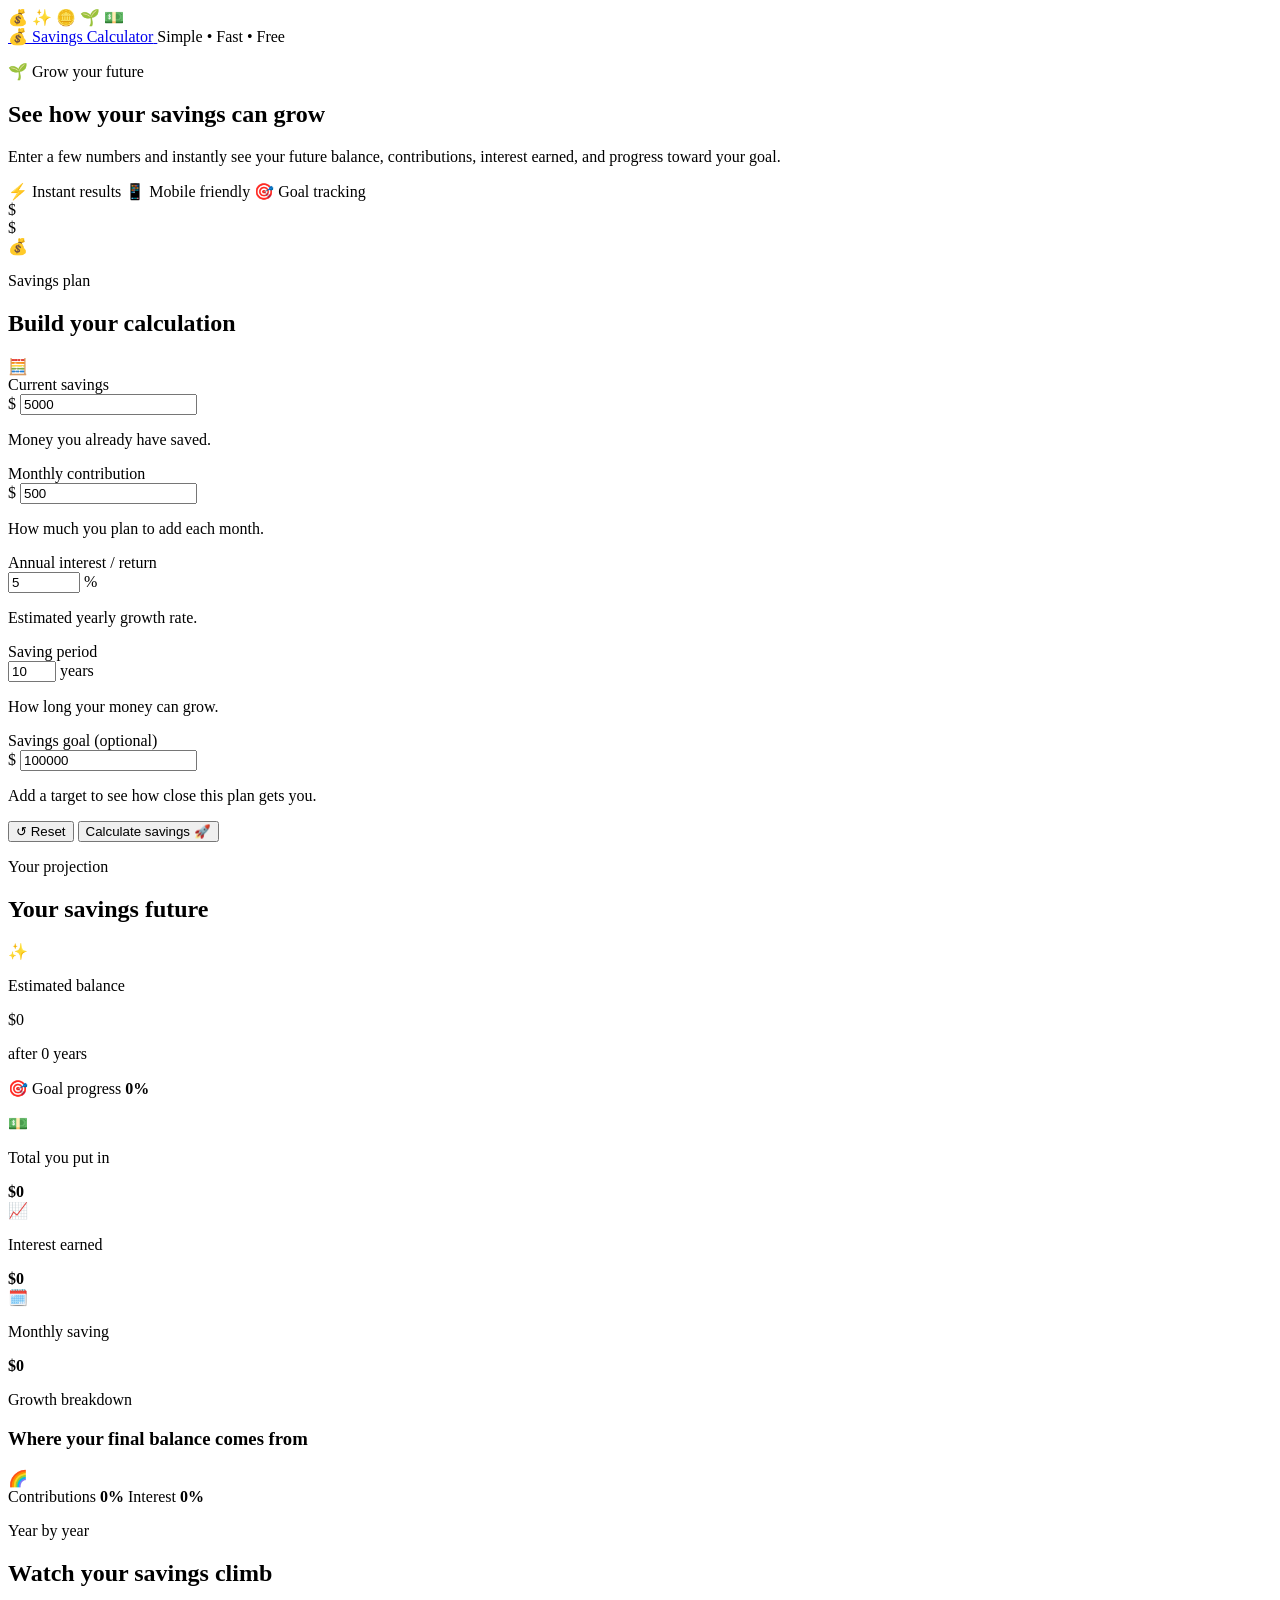
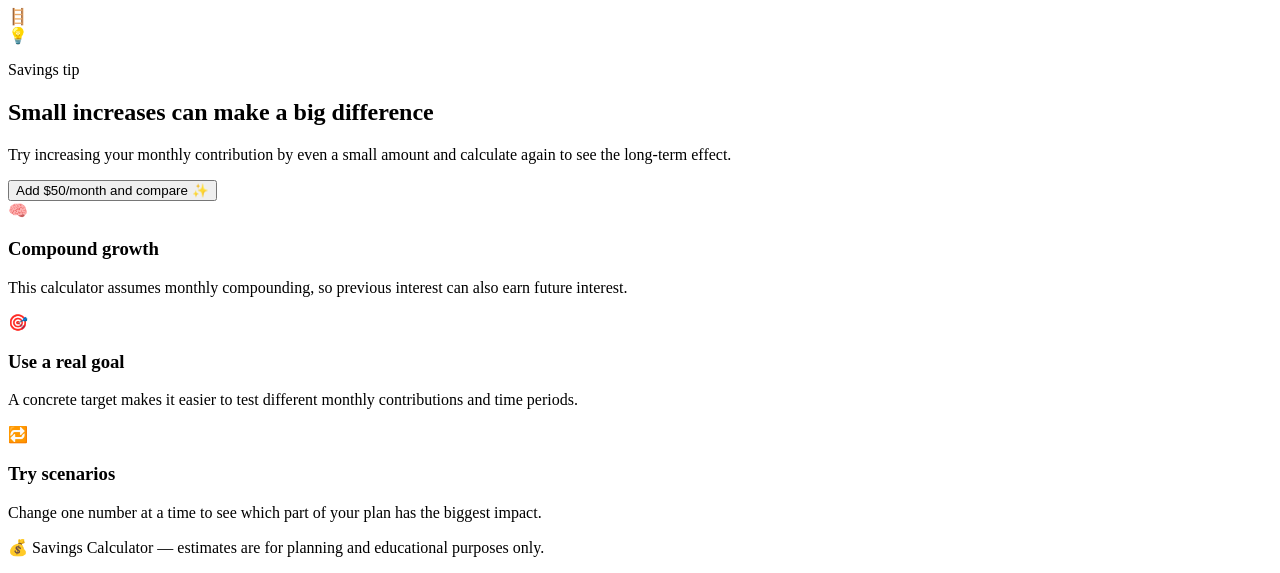
==== index.html @ 71acd9e2 "Add savings calculator interface" ====
<!doctype html>
<html lang="en">
<head>
  <meta charset="UTF-8">
  <meta name="viewport" content="width=device-width, initial-scale=1.0">
  <meta name="theme-color" content="#ff7a18">
  <meta name="description" content="A simple savings calculator to estimate future savings, interest earned, and progress toward a savings goal.">
  <title>Savings Calculator | Grow Your Money</title>
  <link rel="stylesheet" href="styles.css">
</head>
<body>
  <div class="floating-shapes" aria-hidden="true">
    <span class="float float-1">💰</span>
    <span class="float float-2">✨</span>
    <span class="float float-3">🪙</span>
    <span class="float float-4">🌱</span>
    <span class="float float-5">💵</span>
  </div>

  <header class="app-header">
    <div class="header-inner">
      <a class="brand" href="#calculator" aria-label="Savings Calculator home">
        <span class="brand-icon">💰</span>
        <span>Savings Calculator</span>
      </a>
      <span class="header-badge">Simple • Fast • Free</span>
    </div>
  </header>

  <main class="app-shell">
    <section class="hero" aria-labelledby="page-title">
      <div class="hero-copy">
        <p class="eyebrow">🌱 Grow your future</p>
        <h1 id="page-title">See how your savings can grow</h1>
        <p class="hero-text">Enter a few numbers and instantly see your future balance, contributions, interest earned, and progress toward your goal.</p>
        <div class="hero-pills" aria-label="Calculator benefits">
          <span>⚡ Instant results</span>
          <span>📱 Mobile friendly</span>
          <span>🎯 Goal tracking</span>
        </div>
      </div>

      <div class="hero-visual" aria-hidden="true">
        <div class="coin coin-a">$</div>
        <div class="coin coin-b">$</div>
        <div class="plant">
          <div class="leaf leaf-left"></div>
          <div class="leaf leaf-right"></div>
          <div class="stem"></div>
          <div class="pot">💰</div>
        </div>
      </div>
    </section>

    <section class="app-section" id="calculator">
      <div class="section-header">
        <div>
          <p class="section-eyebrow">Savings plan</p>
          <h2 class="section-title">Build your calculation</h2>
        </div>
        <span class="section-icon" aria-hidden="true">🧮</span>
      </div>

      <form id="savings-form" class="calculator-card" novalidate>
        <div class="form-grid">
          <div class="field">
            <label for="initial">Current savings</label>
            <div class="input-wrap">
              <span class="input-prefix">$</span>
              <input id="initial" name="initial" type="number" min="0" step="100" value="5000" inputmode="decimal" required>
            </div>
            <p class="field-help">Money you already have saved.</p>
          </div>

          <div class="field">
            <label for="monthly">Monthly contribution</label>
            <div class="input-wrap">
              <span class="input-prefix">$</span>
              <input id="monthly" name="monthly" type="number" min="0" step="10" value="500" inputmode="decimal" required>
            </div>
            <p class="field-help">How much you plan to add each month.</p>
          </div>

          <div class="field">
            <label for="rate">Annual interest / return</label>
            <div class="input-wrap input-wrap-suffix">
              <input id="rate" name="rate" type="number" min="0" max="100" step="0.1" value="5" inputmode="decimal" required>
              <span class="input-suffix">%</span>
            </div>
            <p class="field-help">Estimated yearly growth rate.</p>
          </div>

          <div class="field">
            <label for="years">Saving period</label>
            <div class="input-wrap input-wrap-suffix">
              <input id="years" name="years" type="number" min="1" max="80" step="1" value="10" inputmode="numeric" required>
              <span class="input-suffix">years</span>
            </div>
            <p class="field-help">How long your money can grow.</p>
          </div>

          <div class="field field-wide">
            <label for="goal">Savings goal <span class="optional">(optional)</span></label>
            <div class="input-wrap">
              <span class="input-prefix">$</span>
              <input id="goal" name="goal" type="number" min="0" step="100" value="100000" inputmode="decimal">
            </div>
            <p class="field-help">Add a target to see how close this plan gets you.</p>
          </div>
        </div>

        <div id="form-error" class="form-error" role="alert" hidden></div>

        <div class="action-row">
          <button class="btn-secondary" type="button" id="reset-btn">↺ Reset</button>
          <button class="btn-primary" type="submit">Calculate savings 🚀</button>
        </div>
      </form>
    </section>

    <section class="app-section results-section" id="results" aria-live="polite">
      <div class="section-header">
        <div>
          <p class="section-eyebrow">Your projection</p>
          <h2 class="section-title">Your savings future</h2>
        </div>
        <span class="section-icon" aria-hidden="true">✨</span>
      </div>

      <article class="balance-card">
        <p class="balance-label">Estimated balance</p>
        <p class="balance-value" id="future-balance">$0</p>
        <p class="balance-note" id="balance-note">after 0 years</p>

        <div class="goal-progress" id="goal-progress-wrap">
          <div class="progress-heading">
            <span>🎯 Goal progress</span>
            <strong id="goal-percent">0%</strong>
          </div>
          <div class="progress-track" role="progressbar" aria-label="Savings goal progress" aria-valuemin="0" aria-valuemax="100" aria-valuenow="0">
            <div class="progress-fill" id="goal-progress"></div>
          </div>
          <p class="goal-message" id="goal-message"></p>
        </div>
      </article>

      <div class="stats-grid">
        <article class="stat-card stat-orange">
          <span class="stat-icon">💵</span>
          <p>Total you put in</p>
          <strong id="total-contributions">$0</strong>
        </article>
        <article class="stat-card stat-green">
          <span class="stat-icon">📈</span>
          <p>Interest earned</p>
          <strong id="interest-earned">$0</strong>
        </article>
        <article class="stat-card stat-purple">
          <span class="stat-icon">🗓️</span>
          <p>Monthly saving</p>
          <strong id="monthly-result">$0</strong>
        </article>
      </div>

      <article class="breakdown-card">
        <div class="breakdown-header">
          <div>
            <p class="section-eyebrow">Growth breakdown</p>
            <h3>Where your final balance comes from</h3>
          </div>
          <span aria-hidden="true">🌈</span>
        </div>
        <div class="breakdown-bar" aria-hidden="true">
          <div class="bar-contributions" id="bar-contributions"></div>
          <div class="bar-interest" id="bar-interest"></div>
        </div>
        <div class="legend">
          <span><i class="legend-dot contributions-dot"></i> Contributions <strong id="legend-contributions">0%</strong></span>
          <span><i class="legend-dot interest-dot"></i> Interest <strong id="legend-interest">0%</strong></span>
        </div>
      </article>
    </section>

    <section class="app-section">
      <div class="section-header">
        <div>
          <p class="section-eyebrow">Year by year</p>
          <h2 class="section-title">Watch your savings climb</h2>
        </div>
        <span class="section-icon" aria-hidden="true">🪜</span>
      </div>
      <div class="timeline-card" id="timeline"></div>
    </section>

    <section class="app-section">
      <div class="tips-card">
        <div class="tips-heading">
          <span class="tips-emoji">💡</span>
          <div>
            <p class="section-eyebrow">Savings tip</p>
            <h2>Small increases can make a big difference</h2>
          </div>
        </div>
        <p id="tip-text">Try increasing your monthly contribution by even a small amount and calculate again to see the long-term effect.</p>
        <button class="btn-ghost" id="boost-btn" type="button">Add $50/month and compare ✨</button>
      </div>
    </section>

    <section class="app-section info-grid" aria-label="Savings calculator information">
      <article class="info-card">
        <span>🧠</span>
        <h3>Compound growth</h3>
        <p>This calculator assumes monthly compounding, so previous interest can also earn future interest.</p>
      </article>
      <article class="info-card">
        <span>🎯</span>
        <h3>Use a real goal</h3>
        <p>A concrete target makes it easier to test different monthly contributions and time periods.</p>
      </article>
      <article class="info-card">
        <span>🔁</span>
        <h3>Try scenarios</h3>
        <p>Change one number at a time to see which part of your plan has the biggest impact.</p>
      </article>
    </section>
  </main>

  <footer class="app-footer">
    <p>💰 Savings Calculator — estimates are for planning and educational purposes only.</p>
  </footer>

  <script src="app.js"></script>
</body>
</html>
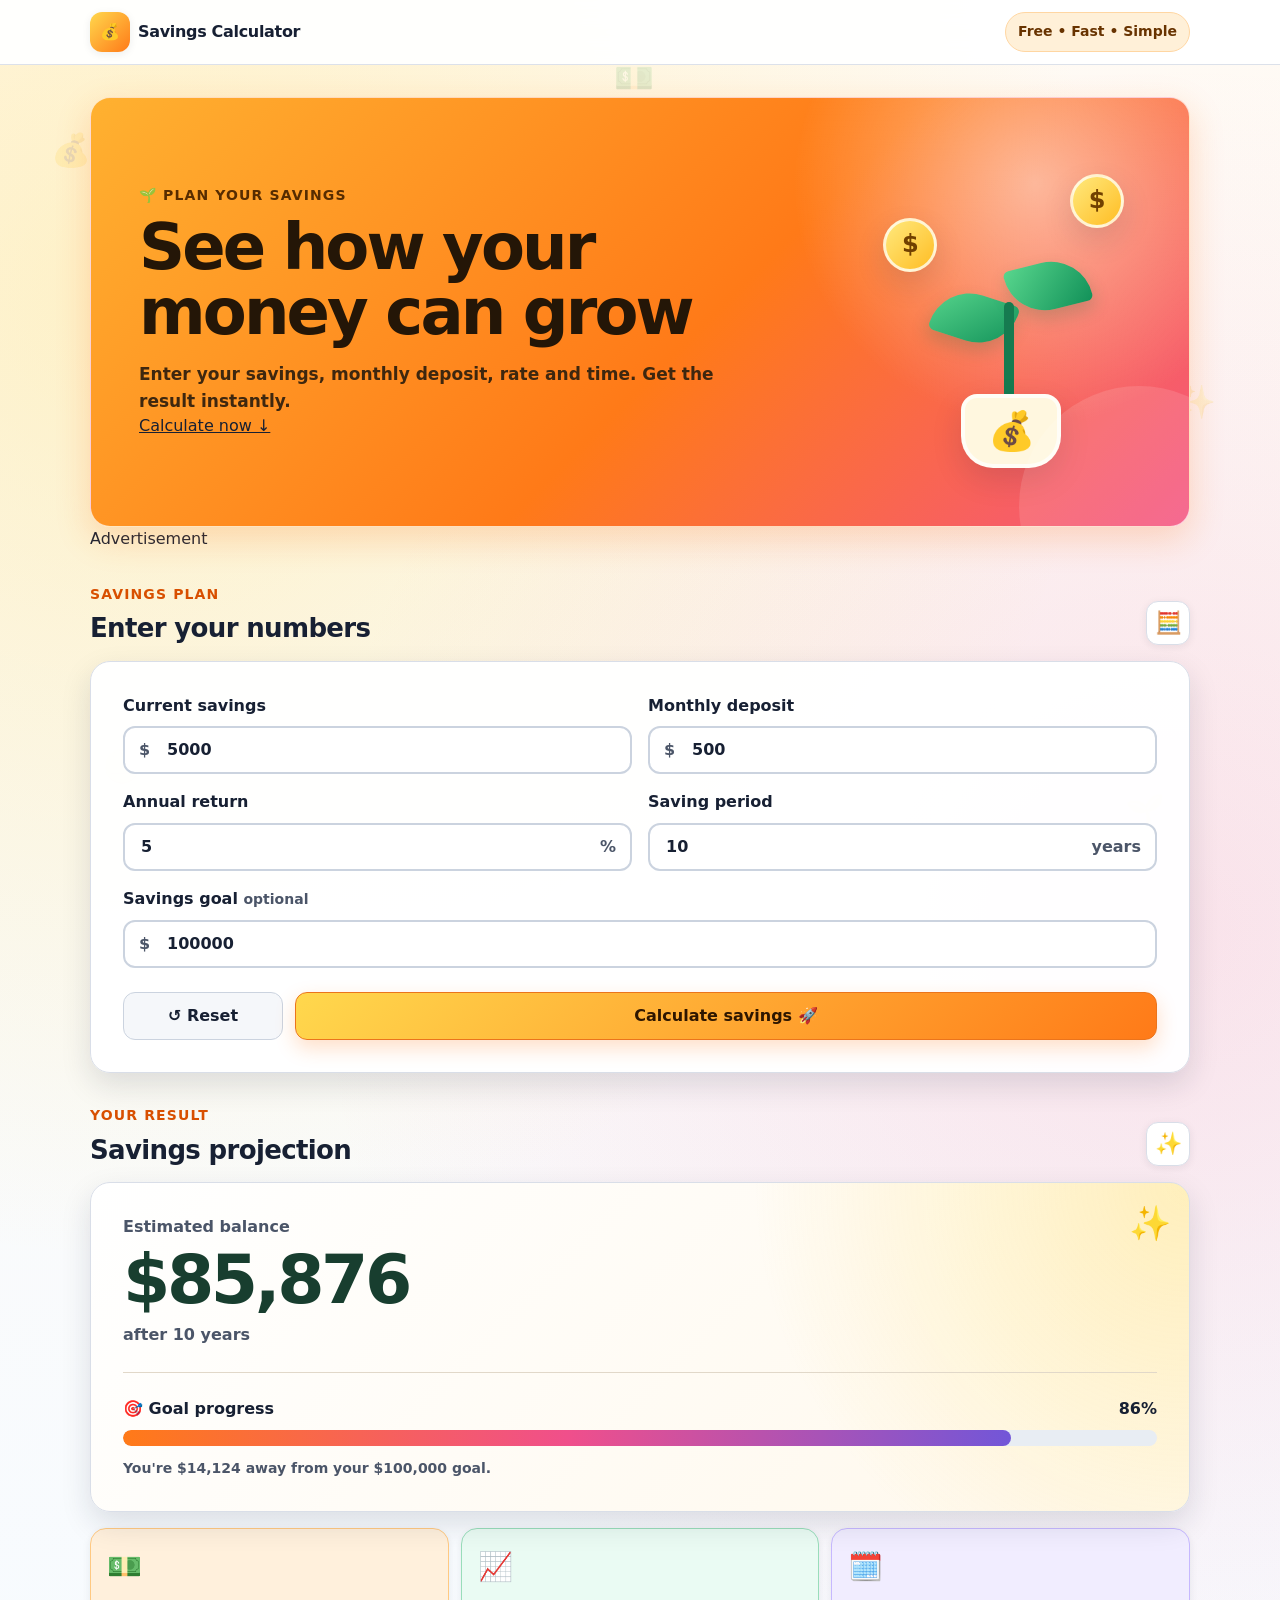
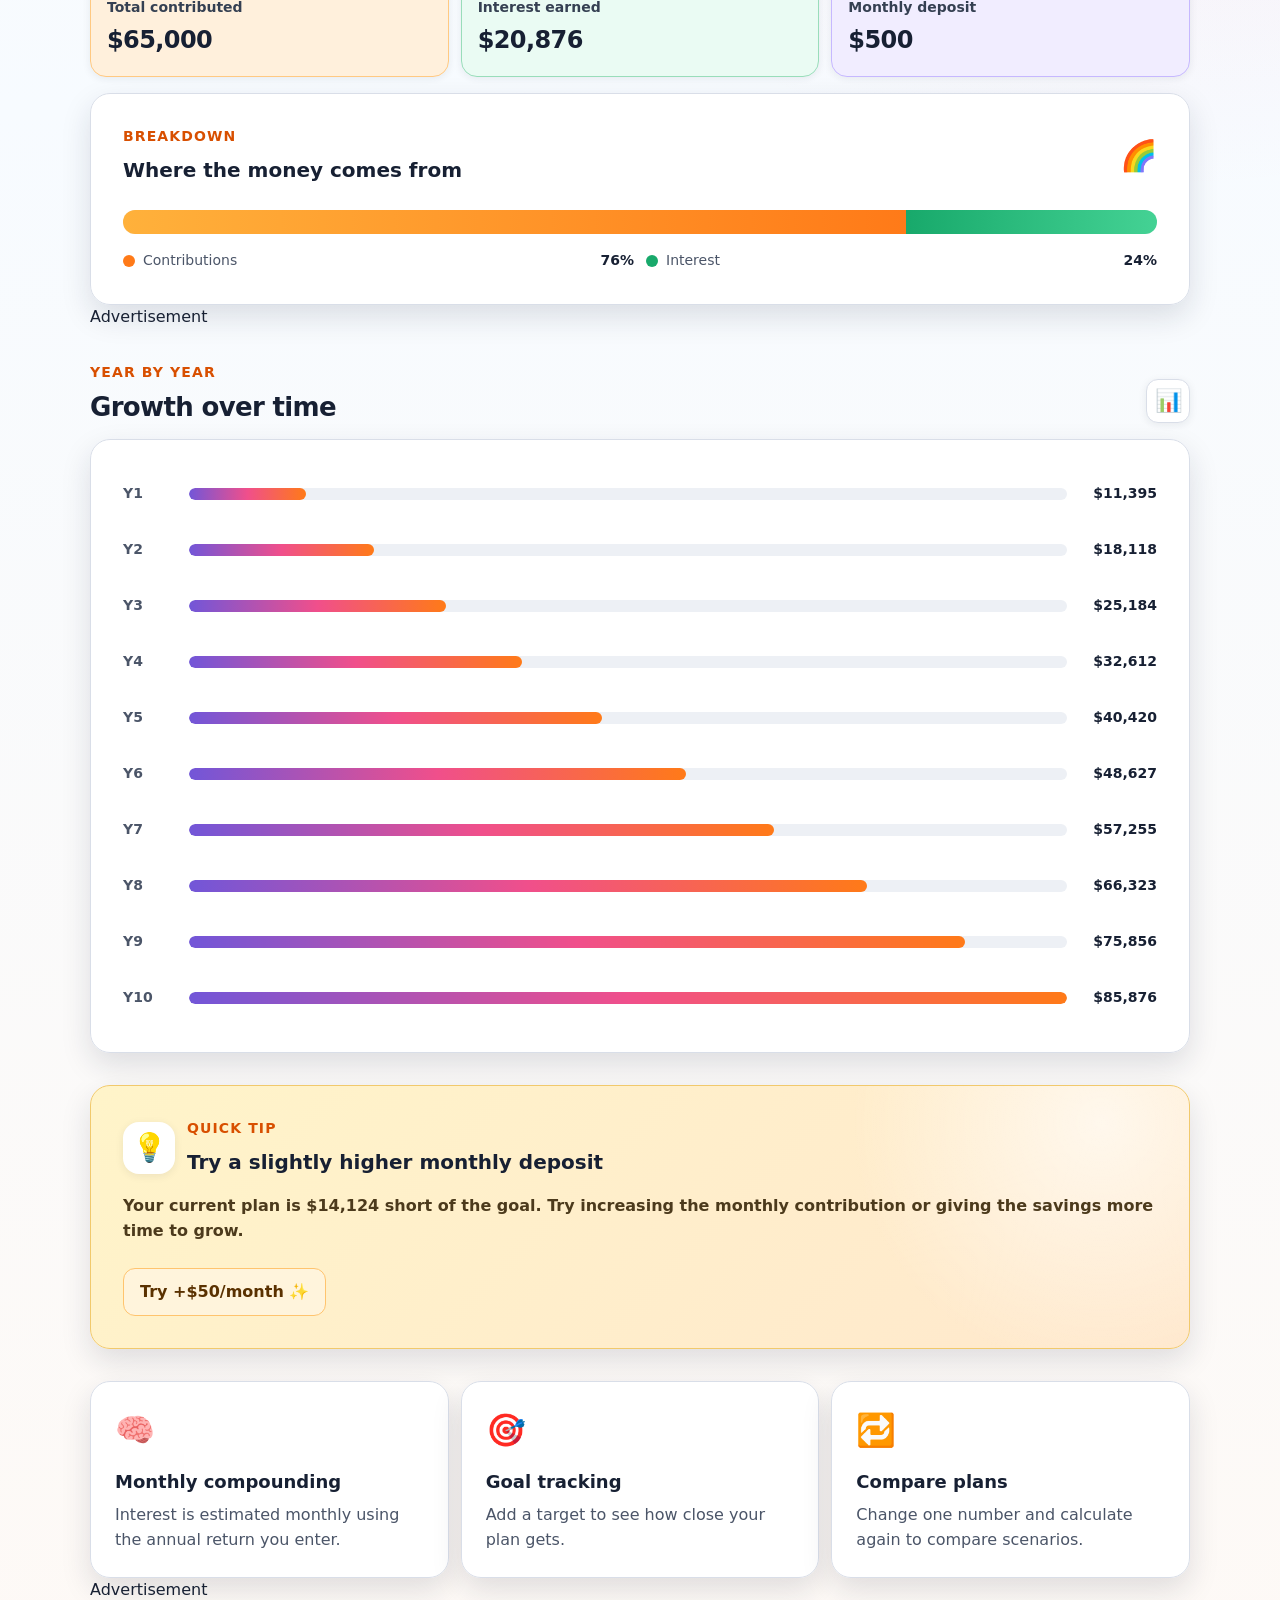
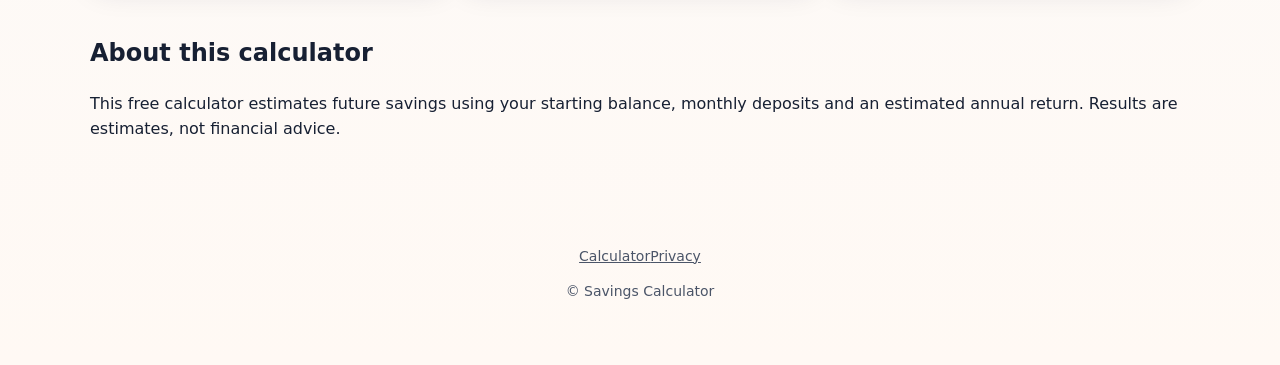
==== commit cd06165e: "Improve AdSense layout and mobile UX" ====
--- a/index.html
+++ b/index.html
@@ -4,231 +4,91 @@
   <meta charset="UTF-8">
   <meta name="viewport" content="width=device-width, initial-scale=1.0">
   <meta name="theme-color" content="#ff7a18">
-  <meta name="description" content="A simple savings calculator to estimate future savings, interest earned, and progress toward a savings goal.">
-  <title>Savings Calculator | Grow Your Money</title>
+  <meta name="description" content="Free savings calculator. Estimate future savings, total contributions, interest earned and progress toward your savings goal.">
+  <meta name="robots" content="index, follow">
+  <title>Savings Calculator | Future Savings & Interest</title>
   <link rel="stylesheet" href="styles.css">
+  <!-- Add your Google AdSense account script here after approval. -->
 </head>
 <body>
   <div class="floating-shapes" aria-hidden="true">
-    <span class="float float-1">💰</span>
-    <span class="float float-2">✨</span>
-    <span class="float float-3">🪙</span>
-    <span class="float float-4">🌱</span>
-    <span class="float float-5">💵</span>
+    <span class="float float-1">💰</span><span class="float float-2">✨</span><span class="float float-3">🪙</span>
+    <span class="float float-4">🌱</span><span class="float float-5">💵</span>
   </div>
 
   <header class="app-header">
     <div class="header-inner">
-      <a class="brand" href="#calculator" aria-label="Savings Calculator home">
-        <span class="brand-icon">💰</span>
-        <span>Savings Calculator</span>
-      </a>
-      <span class="header-badge">Simple • Fast • Free</span>
+      <a class="brand" href="#calculator" aria-label="Savings Calculator home"><span class="brand-icon">💰</span><span>Savings Calculator</span></a>
+      <span class="header-badge">Free • Fast • Simple</span>
     </div>
   </header>
 
   <main class="app-shell">
     <section class="hero" aria-labelledby="page-title">
       <div class="hero-copy">
-        <p class="eyebrow">🌱 Grow your future</p>
-        <h1 id="page-title">See how your savings can grow</h1>
-        <p class="hero-text">Enter a few numbers and instantly see your future balance, contributions, interest earned, and progress toward your goal.</p>
-        <div class="hero-pills" aria-label="Calculator benefits">
-          <span>⚡ Instant results</span>
-          <span>📱 Mobile friendly</span>
-          <span>🎯 Goal tracking</span>
-        </div>
+        <p class="eyebrow">🌱 Plan your savings</p>
+        <h1 id="page-title">See how your money can grow</h1>
+        <p class="hero-text">Enter your savings, monthly deposit, rate and time. Get the result instantly.</p>
+        <a class="hero-cta" href="#calculator">Calculate now ↓</a>
       </div>
-
       <div class="hero-visual" aria-hidden="true">
-        <div class="coin coin-a">$</div>
-        <div class="coin coin-b">$</div>
-        <div class="plant">
-          <div class="leaf leaf-left"></div>
-          <div class="leaf leaf-right"></div>
-          <div class="stem"></div>
-          <div class="pot">💰</div>
-        </div>
+        <div class="coin coin-a">$</div><div class="coin coin-b">$</div>
+        <div class="plant"><div class="leaf leaf-left"></div><div class="leaf leaf-right"></div><div class="stem"></div><div class="pot">💰</div></div>
       </div>
     </section>
 
+    <aside class="ad-slot ad-slot-top" aria-label="Advertisement">
+      <span>Advertisement</span>
+      <div class="ad-placeholder"><!-- Paste a responsive AdSense ad unit here. --></div>
+    </aside>
+
     <section class="app-section" id="calculator">
-      <div class="section-header">
-        <div>
-          <p class="section-eyebrow">Savings plan</p>
-          <h2 class="section-title">Build your calculation</h2>
-        </div>
-        <span class="section-icon" aria-hidden="true">🧮</span>
-      </div>
+      <div class="section-header"><div><p class="section-eyebrow">Savings plan</p><h2 class="section-title">Enter your numbers</h2></div><span class="section-icon" aria-hidden="true">🧮</span></div>
 
       <form id="savings-form" class="calculator-card" novalidate>
         <div class="form-grid">
-          <div class="field">
-            <label for="initial">Current savings</label>
-            <div class="input-wrap">
-              <span class="input-prefix">$</span>
-              <input id="initial" name="initial" type="number" min="0" step="100" value="5000" inputmode="decimal" required>
-            </div>
-            <p class="field-help">Money you already have saved.</p>
-          </div>
-
-          <div class="field">
-            <label for="monthly">Monthly contribution</label>
-            <div class="input-wrap">
-              <span class="input-prefix">$</span>
-              <input id="monthly" name="monthly" type="number" min="0" step="10" value="500" inputmode="decimal" required>
-            </div>
-            <p class="field-help">How much you plan to add each month.</p>
-          </div>
-
-          <div class="field">
-            <label for="rate">Annual interest / return</label>
-            <div class="input-wrap input-wrap-suffix">
-              <input id="rate" name="rate" type="number" min="0" max="100" step="0.1" value="5" inputmode="decimal" required>
-              <span class="input-suffix">%</span>
-            </div>
-            <p class="field-help">Estimated yearly growth rate.</p>
-          </div>
-
-          <div class="field">
-            <label for="years">Saving period</label>
-            <div class="input-wrap input-wrap-suffix">
-              <input id="years" name="years" type="number" min="1" max="80" step="1" value="10" inputmode="numeric" required>
-              <span class="input-suffix">years</span>
-            </div>
-            <p class="field-help">How long your money can grow.</p>
-          </div>
-
-          <div class="field field-wide">
-            <label for="goal">Savings goal <span class="optional">(optional)</span></label>
-            <div class="input-wrap">
-              <span class="input-prefix">$</span>
-              <input id="goal" name="goal" type="number" min="0" step="100" value="100000" inputmode="decimal">
-            </div>
-            <p class="field-help">Add a target to see how close this plan gets you.</p>
-          </div>
+          <div class="field"><label for="initial">Current savings</label><div class="input-wrap"><span class="input-prefix">$</span><input id="initial" name="initial" type="number" min="0" step="100" value="5000" inputmode="decimal" required></div></div>
+          <div class="field"><label for="monthly">Monthly deposit</label><div class="input-wrap"><span class="input-prefix">$</span><input id="monthly" name="monthly" type="number" min="0" step="10" value="500" inputmode="decimal" required></div></div>
+          <div class="field"><label for="rate">Annual return</label><div class="input-wrap input-wrap-suffix"><input id="rate" name="rate" type="number" min="0" max="100" step="0.1" value="5" inputmode="decimal" required><span class="input-suffix">%</span></div></div>
+          <div class="field"><label for="years">Saving period</label><div class="input-wrap input-wrap-suffix"><input id="years" name="years" type="number" min="1" max="80" step="1" value="10" inputmode="numeric" required><span class="input-suffix">years</span></div></div>
+          <div class="field field-wide"><label for="goal">Savings goal <span class="optional">optional</span></label><div class="input-wrap"><span class="input-prefix">$</span><input id="goal" name="goal" type="number" min="0" step="100" value="100000" inputmode="decimal"></div></div>
         </div>
-
         <div id="form-error" class="form-error" role="alert" hidden></div>
-
-        <div class="action-row">
-          <button class="btn-secondary" type="button" id="reset-btn">↺ Reset</button>
-          <button class="btn-primary" type="submit">Calculate savings 🚀</button>
-        </div>
+        <div class="action-row"><button class="btn-secondary" type="button" id="reset-btn">↺ Reset</button><button class="btn-primary" type="submit">Calculate savings 🚀</button></div>
       </form>
     </section>
 
     <section class="app-section results-section" id="results" aria-live="polite">
-      <div class="section-header">
-        <div>
-          <p class="section-eyebrow">Your projection</p>
-          <h2 class="section-title">Your savings future</h2>
-        </div>
-        <span class="section-icon" aria-hidden="true">✨</span>
+      <div class="section-header"><div><p class="section-eyebrow">Your result</p><h2 class="section-title">Savings projection</h2></div><span class="section-icon" aria-hidden="true">✨</span></div>
+      <article class="balance-card"><p class="balance-label">Estimated balance</p><p class="balance-value" id="future-balance">$0</p><p class="balance-note" id="balance-note">after 0 years</p><div class="goal-progress" id="goal-progress-wrap"><div class="progress-heading"><span>🎯 Goal progress</span><strong id="goal-percent">0%</strong></div><div class="progress-track" role="progressbar" aria-label="Savings goal progress" aria-valuemin="0" aria-valuemax="100" aria-valuenow="0"><div class="progress-fill" id="goal-progress"></div></div><p class="goal-message" id="goal-message"></p></div></article>
+
+      <div class="stats-grid">
+        <article class="stat-card stat-orange"><span class="stat-icon">💵</span><p>Total contributed</p><strong id="total-contributions">$0</strong></article>
+        <article class="stat-card stat-green"><span class="stat-icon">📈</span><p>Interest earned</p><strong id="interest-earned">$0</strong></article>
+        <article class="stat-card stat-purple"><span class="stat-icon">🗓️</span><p>Monthly deposit</p><strong id="monthly-result">$0</strong></article>
       </div>
 
-      <article class="balance-card">
-        <p class="balance-label">Estimated balance</p>
-        <p class="balance-value" id="future-balance">$0</p>
-        <p class="balance-note" id="balance-note">after 0 years</p>
-
-        <div class="goal-progress" id="goal-progress-wrap">
-          <div class="progress-heading">
-            <span>🎯 Goal progress</span>
-            <strong id="goal-percent">0%</strong>
-          </div>
-          <div class="progress-track" role="progressbar" aria-label="Savings goal progress" aria-valuemin="0" aria-valuemax="100" aria-valuenow="0">
-            <div class="progress-fill" id="goal-progress"></div>
-          </div>
-          <p class="goal-message" id="goal-message"></p>
-        </div>
-      </article>
-
-      <div class="stats-grid">
-        <article class="stat-card stat-orange">
-          <span class="stat-icon">💵</span>
-          <p>Total you put in</p>
-          <strong id="total-contributions">$0</strong>
-        </article>
-        <article class="stat-card stat-green">
-          <span class="stat-icon">📈</span>
-          <p>Interest earned</p>
-          <strong id="interest-earned">$0</strong>
-        </article>
-        <article class="stat-card stat-purple">
-          <span class="stat-icon">🗓️</span>
-          <p>Monthly saving</p>
-          <strong id="monthly-result">$0</strong>
-        </article>
-      </div>
-
-      <article class="breakdown-card">
-        <div class="breakdown-header">
-          <div>
-            <p class="section-eyebrow">Growth breakdown</p>
-            <h3>Where your final balance comes from</h3>
-          </div>
-          <span aria-hidden="true">🌈</span>
-        </div>
-        <div class="breakdown-bar" aria-hidden="true">
-          <div class="bar-contributions" id="bar-contributions"></div>
-          <div class="bar-interest" id="bar-interest"></div>
-        </div>
-        <div class="legend">
-          <span><i class="legend-dot contributions-dot"></i> Contributions <strong id="legend-contributions">0%</strong></span>
-          <span><i class="legend-dot interest-dot"></i> Interest <strong id="legend-interest">0%</strong></span>
-        </div>
-      </article>
+      <article class="breakdown-card"><div class="breakdown-header"><div><p class="section-eyebrow">Breakdown</p><h3>Where the money comes from</h3></div><span aria-hidden="true">🌈</span></div><div class="breakdown-bar" aria-hidden="true"><div class="bar-contributions" id="bar-contributions"></div><div class="bar-interest" id="bar-interest"></div></div><div class="legend"><span><i class="legend-dot contributions-dot"></i> Contributions <strong id="legend-contributions">0%</strong></span><span><i class="legend-dot interest-dot"></i> Interest <strong id="legend-interest">0%</strong></span></div></article>
     </section>
 
-    <section class="app-section">
-      <div class="section-header">
-        <div>
-          <p class="section-eyebrow">Year by year</p>
-          <h2 class="section-title">Watch your savings climb</h2>
-        </div>
-        <span class="section-icon" aria-hidden="true">🪜</span>
-      </div>
-      <div class="timeline-card" id="timeline"></div>
+    <aside class="ad-slot" aria-label="Advertisement"><span>Advertisement</span><div class="ad-placeholder"><!-- Paste a responsive AdSense ad unit here. --></div></aside>
+
+    <section class="app-section"><div class="section-header"><div><p class="section-eyebrow">Year by year</p><h2 class="section-title">Growth over time</h2></div><span class="section-icon" aria-hidden="true">📊</span></div><div class="timeline-card" id="timeline"></div></section>
+
+    <section class="app-section"><div class="tips-card"><div class="tips-heading"><span class="tips-emoji">💡</span><div><p class="section-eyebrow">Quick tip</p><h2>Try a slightly higher monthly deposit</h2></div></div><p id="tip-text">A small monthly increase can make a noticeable difference over time.</p><button class="btn-ghost" id="boost-btn" type="button">Try +$50/month ✨</button></div></section>
+
+    <section class="app-section info-grid" aria-label="How this savings calculator works">
+      <article class="info-card"><span>🧠</span><h3>Monthly compounding</h3><p>Interest is estimated monthly using the annual return you enter.</p></article>
+      <article class="info-card"><span>🎯</span><h3>Goal tracking</h3><p>Add a target to see how close your plan gets.</p></article>
+      <article class="info-card"><span>🔁</span><h3>Compare plans</h3><p>Change one number and calculate again to compare scenarios.</p></article>
     </section>
 
-    <section class="app-section">
-      <div class="tips-card">
-        <div class="tips-heading">
-          <span class="tips-emoji">💡</span>
-          <div>
-            <p class="section-eyebrow">Savings tip</p>
-            <h2>Small increases can make a big difference</h2>
-          </div>
-        </div>
-        <p id="tip-text">Try increasing your monthly contribution by even a small amount and calculate again to see the long-term effect.</p>
-        <button class="btn-ghost" id="boost-btn" type="button">Add $50/month and compare ✨</button>
-      </div>
-    </section>
+    <aside class="ad-slot ad-slot-bottom" aria-label="Advertisement"><span>Advertisement</span><div class="ad-placeholder"><!-- Paste a responsive AdSense ad unit here. --></div></aside>
 
-    <section class="app-section info-grid" aria-label="Savings calculator information">
-      <article class="info-card">
-        <span>🧠</span>
-        <h3>Compound growth</h3>
-        <p>This calculator assumes monthly compounding, so previous interest can also earn future interest.</p>
-      </article>
-      <article class="info-card">
-        <span>🎯</span>
-        <h3>Use a real goal</h3>
-        <p>A concrete target makes it easier to test different monthly contributions and time periods.</p>
-      </article>
-      <article class="info-card">
-        <span>🔁</span>
-        <h3>Try scenarios</h3>
-        <p>Change one number at a time to see which part of your plan has the biggest impact.</p>
-      </article>
-    </section>
+    <section class="app-section compact-note" aria-labelledby="about-title"><h2 id="about-title">About this calculator</h2><p>This free calculator estimates future savings using your starting balance, monthly deposits and an estimated annual return. Results are estimates, not financial advice.</p></section>
   </main>
 
-  <footer class="app-footer">
-    <p>💰 Savings Calculator — estimates are for planning and educational purposes only.</p>
-  </footer>
-
+  <footer class="app-footer"><nav aria-label="Footer"><a href="#calculator">Calculator</a><a href="privacy.html">Privacy</a></nav><p>© Savings Calculator</p></footer>
   <script src="app.js"></script>
 </body>
 </html>
--- a/styles.css
+++ b/styles.css
@@ -0,0 +1,946 @@
+:root {
+  --space-1: 4px;
+  --space-2: 8px;
+  --space-3: 12px;
+  --space-4: 16px;
+  --space-5: 24px;
+  --space-6: 32px;
+  --space-7: 48px;
+  --space-8: 64px;
+
+  --radius-sm: 10px;
+  --radius-md: 12px;
+  --radius-lg: 16px;
+  --radius-xl: 20px;
+
+  --text-main: #172033;
+  --text-secondary: #4b5568;
+  --surface: #ffffff;
+  --surface-soft: #fff9f3;
+  --border: #d9dee8;
+
+  --orange: #ff7a18;
+  --orange-dark: #d84f00;
+  --yellow: #ffd84d;
+  --green: #18a96b;
+  --green-dark: #08794a;
+  --purple: #7256d8;
+  --pink: #f04f8b;
+  --blue: #2e7bea;
+
+  --shadow-sm: 0 2px 8px rgba(23, 32, 51, .08);
+  --shadow-md: 0 12px 30px rgba(23, 32, 51, .13);
+  --shadow-glow: 0 12px 34px rgba(255, 122, 24, .24);
+}
+
+* {
+  box-sizing: border-box;
+}
+
+html {
+  scroll-behavior: smooth;
+}
+
+body {
+  margin: 0;
+  min-width: 320px;
+  color: var(--text-main);
+  background:
+    radial-gradient(circle at 10% 8%, rgba(255, 216, 77, .28), transparent 28%),
+    radial-gradient(circle at 92% 26%, rgba(240, 79, 139, .14), transparent 30%),
+    linear-gradient(180deg, #fffaf4 0%, #f7fbff 48%, #fff9f4 100%);
+  font-family: Inter, ui-sans-serif, system-ui, -apple-system, BlinkMacSystemFont, "Segoe UI", sans-serif;
+  font-size: 16px;
+  line-height: 1.55;
+  overflow-x: hidden;
+}
+
+button,
+input {
+  font: inherit;
+}
+
+button {
+  cursor: pointer;
+}
+
+a {
+  color: inherit;
+}
+
+.app-header {
+  position: sticky;
+  top: 0;
+  z-index: 20;
+  background: rgba(255, 255, 255, .94);
+  border-bottom: 1px solid rgba(217, 222, 232, .9);
+  backdrop-filter: blur(12px);
+}
+
+.header-inner {
+  width: min(1100px, calc(100% - 32px));
+  min-height: 64px;
+  margin: 0 auto;
+  display: flex;
+  align-items: center;
+  justify-content: space-between;
+  gap: var(--space-4);
+}
+
+.brand {
+  display: inline-flex;
+  align-items: center;
+  gap: var(--space-2);
+  text-decoration: none;
+  font-weight: 850;
+  letter-spacing: -.02em;
+}
+
+.brand-icon {
+  display: grid;
+  width: 40px;
+  height: 40px;
+  place-items: center;
+  border-radius: var(--radius-md);
+  background: linear-gradient(135deg, var(--yellow), var(--orange));
+  box-shadow: var(--shadow-sm);
+}
+
+.header-badge {
+  display: none;
+  padding: var(--space-2) var(--space-3);
+  color: #683300;
+  background: #fff0d8;
+  border: 1px solid #ffd6a2;
+  border-radius: 999px;
+  font-size: 14px;
+  font-weight: 750;
+}
+
+.app-shell {
+  width: min(1100px, calc(100% - 32px));
+  margin: 0 auto;
+  padding: var(--space-5) 0 var(--space-8);
+}
+
+.hero {
+  position: relative;
+  display: grid;
+  grid-template-columns: 1fr;
+  gap: var(--space-5);
+  min-height: 360px;
+  padding: var(--space-6) var(--space-5);
+  overflow: hidden;
+  background:
+    radial-gradient(circle at 86% 20%, rgba(255,255,255,.5), transparent 24%),
+    linear-gradient(135deg, #ffb130 0%, #ff7a18 55%, #f45482 100%);
+  border: 1px solid rgba(255, 255, 255, .7);
+  border-radius: var(--radius-xl);
+  box-shadow: var(--shadow-glow);
+}
+
+.hero::after {
+  content: "";
+  position: absolute;
+  right: -70px;
+  bottom: -100px;
+  width: 240px;
+  height: 240px;
+  background: rgba(255,255,255,.12);
+  border-radius: 50%;
+}
+
+.hero-copy {
+  position: relative;
+  z-index: 2;
+  align-self: center;
+  max-width: 680px;
+}
+
+.eyebrow,
+.section-eyebrow {
+  margin: 0 0 var(--space-2);
+  font-size: 14px;
+  font-weight: 850;
+  letter-spacing: .08em;
+  text-transform: uppercase;
+}
+
+.eyebrow {
+  color: #572c00;
+}
+
+.hero h1 {
+  max-width: 640px;
+  margin: 0;
+  color: #241607;
+  font-size: clamp(38px, 8vw, 64px);
+  line-height: 1.02;
+  letter-spacing: -.045em;
+}
+
+.hero-text {
+  max-width: 620px;
+  margin: var(--space-4) 0 0;
+  color: #3e270f;
+  font-size: 17px;
+  font-weight: 600;
+}
+
+.hero-pills {
+  display: flex;
+  flex-wrap: wrap;
+  gap: var(--space-2);
+  margin-top: var(--space-5);
+}
+
+.hero-pills span {
+  padding: var(--space-2) var(--space-3);
+  background: rgba(255,255,255,.78);
+  border: 1px solid rgba(255,255,255,.95);
+  border-radius: 999px;
+  color: #332111;
+  font-size: 14px;
+  font-weight: 750;
+}
+
+.hero-visual {
+  display: none;
+  position: relative;
+  min-height: 280px;
+}
+
+.plant {
+  position: absolute;
+  right: 16%;
+  bottom: 10px;
+  width: 180px;
+  height: 230px;
+}
+
+.stem {
+  position: absolute;
+  left: 88px;
+  bottom: 54px;
+  width: 10px;
+  height: 112px;
+  background: #167b50;
+  border-radius: 10px;
+}
+
+.leaf {
+  position: absolute;
+  width: 82px;
+  height: 48px;
+  background: linear-gradient(135deg, #58d68d, #129159);
+  box-shadow: 0 8px 18px rgba(10, 90, 56, .2);
+}
+
+.leaf-left {
+  left: 17px;
+  bottom: 126px;
+  border-radius: 58px 8px 58px 8px;
+  transform: rotate(18deg);
+}
+
+.leaf-right {
+  right: 7px;
+  bottom: 158px;
+  border-radius: 8px 58px 8px 58px;
+  transform: rotate(-14deg);
+}
+
+.pot {
+  position: absolute;
+  left: 45px;
+  bottom: 0;
+  display: grid;
+  width: 100px;
+  height: 74px;
+  place-items: center;
+  background: #fff7df;
+  border: 4px solid rgba(255,255,255,.72);
+  border-radius: 16px 16px 32px 32px;
+  box-shadow: var(--shadow-md);
+  font-size: 38px;
+}
+
+.coin {
+  position: absolute;
+  display: grid;
+  width: 54px;
+  height: 54px;
+  place-items: center;
+  color: #714000;
+  background: linear-gradient(135deg, #ffe97d, #ffbd24);
+  border: 3px solid rgba(255,255,255,.75);
+  border-radius: 50%;
+  box-shadow: var(--shadow-md);
+  font-size: 24px;
+  font-weight: 900;
+  animation: coinFloat 5s ease-in-out infinite;
+}
+
+.coin-a {
+  right: 6%;
+  top: 28px;
+}
+
+.coin-b {
+  left: 8%;
+  top: 72px;
+  animation-delay: -2.3s;
+}
+
+.app-section {
+  margin-top: var(--space-6);
+}
+
+.section-header {
+  display: flex;
+  align-items: flex-end;
+  justify-content: space-between;
+  gap: var(--space-4);
+  margin-bottom: var(--space-4);
+}
+
+.section-eyebrow {
+  color: var(--orange-dark);
+}
+
+.section-title {
+  margin: 0;
+  font-size: 22px;
+  line-height: 1.2;
+  letter-spacing: -.025em;
+}
+
+.section-icon {
+  display: grid;
+  flex: 0 0 44px;
+  width: 44px;
+  height: 44px;
+  place-items: center;
+  background: #fff;
+  border: 1px solid var(--border);
+  border-radius: var(--radius-md);
+  box-shadow: var(--shadow-sm);
+  font-size: 22px;
+}
+
+.calculator-card,
+.balance-card,
+.breakdown-card,
+.timeline-card,
+.tips-card,
+.info-card {
+  background: rgba(255,255,255,.96);
+  border: 1px solid var(--border);
+  border-radius: var(--radius-xl);
+  box-shadow: var(--shadow-md);
+}
+
+.calculator-card {
+  padding: var(--space-5);
+}
+
+.form-grid {
+  display: grid;
+  grid-template-columns: 1fr;
+  gap: var(--space-4);
+}
+
+.field label {
+  display: block;
+  margin-bottom: var(--space-2);
+  font-weight: 800;
+}
+
+.optional {
+  color: var(--text-secondary);
+  font-size: 14px;
+  font-weight: 650;
+}
+
+.input-wrap {
+  position: relative;
+  display: flex;
+  align-items: center;
+}
+
+.input-wrap input {
+  width: 100%;
+  min-height: 48px;
+  padding: 0 16px 0 42px;
+  color: var(--text-main);
+  background: #fff;
+  border: 2px solid #cbd3df;
+  border-radius: var(--radius-md);
+  outline: none;
+  font-weight: 750;
+  transition: border-color .18s ease, box-shadow .18s ease, transform .18s ease;
+}
+
+.input-wrap-suffix input {
+  padding-left: 16px;
+  padding-right: 66px;
+}
+
+.input-wrap input:hover {
+  border-color: #aeb9c8;
+}
+
+.input-wrap input:focus {
+  border-color: var(--orange);
+  box-shadow: 0 0 0 4px rgba(255, 122, 24, .16);
+}
+
+.input-prefix,
+.input-suffix {
+  position: absolute;
+  z-index: 1;
+  color: #4b5568;
+  font-weight: 850;
+  pointer-events: none;
+}
+
+.input-prefix {
+  left: 16px;
+}
+
+.input-suffix {
+  right: 16px;
+}
+
+.field-help {
+  margin: var(--space-2) 0 0;
+  color: var(--text-secondary);
+  font-size: 14px;
+}
+
+.form-error {
+  margin-top: var(--space-4);
+  padding: var(--space-3) var(--space-4);
+  color: #8f1d1d;
+  background: #fff1f1;
+  border: 1px solid #f1aaaa;
+  border-radius: var(--radius-md);
+  font-weight: 700;
+}
+
+.action-row {
+  display: grid;
+  grid-template-columns: 1fr;
+  gap: var(--space-3);
+  margin-top: var(--space-5);
+}
+
+.btn-primary,
+.btn-secondary,
+.btn-ghost {
+  min-height: 48px;
+  padding: 0 var(--space-4);
+  border-radius: var(--radius-md);
+  font-size: 16px;
+  font-weight: 850;
+  transition: transform .18s ease, box-shadow .18s ease, background .18s ease;
+}
+
+.btn-primary {
+  color: #2e1600;
+  background: linear-gradient(135deg, var(--yellow), var(--orange));
+  border: 1px solid #eb741c;
+  box-shadow: 0 8px 20px rgba(255, 122, 24, .24);
+}
+
+.btn-secondary {
+  color: var(--text-main);
+  background: #f5f7fa;
+  border: 1px solid #cbd3df;
+}
+
+.btn-ghost {
+  color: #5a3100;
+  background: #fff4dc;
+  border: 1px solid #ffc46e;
+}
+
+.btn-primary:hover,
+.btn-secondary:hover,
+.btn-ghost:hover {
+  transform: translateY(-2px);
+  box-shadow: var(--shadow-sm);
+}
+
+.btn-primary:active,
+.btn-secondary:active,
+.btn-ghost:active {
+  transform: translateY(0);
+}
+
+button:focus-visible {
+  outline: 3px solid rgba(46, 123, 234, .35);
+  outline-offset: 3px;
+}
+
+.results-section {
+  scroll-margin-top: 86px;
+}
+
+.balance-card {
+  position: relative;
+  padding: var(--space-5);
+  overflow: hidden;
+  background:
+    radial-gradient(circle at 100% 0%, rgba(255, 216, 77, .32), transparent 38%),
+    linear-gradient(135deg, #fff 0%, #fff8eb 100%);
+}
+
+.balance-card::before {
+  content: "✨";
+  position: absolute;
+  right: 18px;
+  top: 14px;
+  font-size: 34px;
+  animation: sparkle 3.8s ease-in-out infinite;
+}
+
+.balance-label {
+  margin: 0;
+  color: var(--text-secondary);
+  font-weight: 750;
+}
+
+.balance-value {
+  margin: var(--space-1) 0 0;
+  color: #183e2f;
+  font-size: clamp(40px, 11vw, 68px);
+  line-height: 1.05;
+  font-weight: 900;
+  letter-spacing: -.05em;
+}
+
+.balance-note {
+  margin: var(--space-2) 0 0;
+  color: var(--text-secondary);
+  font-weight: 700;
+}
+
+.goal-progress {
+  margin-top: var(--space-5);
+  padding-top: var(--space-5);
+  border-top: 1px solid #e1d8c9;
+}
+
+.progress-heading {
+  display: flex;
+  justify-content: space-between;
+  gap: var(--space-4);
+  margin-bottom: var(--space-2);
+  font-weight: 800;
+}
+
+.progress-track {
+  height: 16px;
+  overflow: hidden;
+  background: #e8edf3;
+  border-radius: 999px;
+}
+
+.progress-fill {
+  width: 0;
+  height: 100%;
+  background: linear-gradient(90deg, var(--orange), var(--pink), var(--purple));
+  border-radius: inherit;
+  transition: width .75s cubic-bezier(.2,.8,.2,1);
+}
+
+.goal-message {
+  margin: var(--space-3) 0 0;
+  color: var(--text-secondary);
+  font-size: 14px;
+  font-weight: 700;
+}
+
+.stats-grid {
+  display: grid;
+  grid-template-columns: 1fr;
+  gap: var(--space-3);
+  margin-top: var(--space-4);
+}
+
+.stat-card {
+  min-height: 132px;
+  padding: var(--space-4);
+  border-radius: var(--radius-lg);
+  box-shadow: var(--shadow-sm);
+}
+
+.stat-card p {
+  margin: var(--space-2) 0 var(--space-1);
+  color: #354052;
+  font-size: 14px;
+  font-weight: 750;
+}
+
+.stat-card strong {
+  display: block;
+  font-size: 24px;
+  letter-spacing: -.025em;
+}
+
+.stat-icon {
+  font-size: 28px;
+}
+
+.stat-orange {
+  background: #fff0dc;
+  border: 1px solid #ffc982;
+}
+
+.stat-green {
+  background: #eafbf3;
+  border: 1px solid #99ddba;
+}
+
+.stat-purple {
+  background: #f1edff;
+  border: 1px solid #c6b8ff;
+}
+
+.breakdown-card,
+.timeline-card,
+.tips-card {
+  margin-top: var(--space-4);
+  padding: var(--space-5);
+}
+
+.breakdown-header {
+  display: flex;
+  align-items: center;
+  justify-content: space-between;
+  gap: var(--space-4);
+}
+
+.breakdown-header h3 {
+  margin: 0;
+  font-size: 20px;
+}
+
+.breakdown-header > span {
+  font-size: 30px;
+}
+
+.breakdown-bar {
+  display: flex;
+  height: 24px;
+  margin-top: var(--space-5);
+  overflow: hidden;
+  background: #edf0f5;
+  border-radius: 999px;
+}
+
+.bar-contributions {
+  width: 50%;
+  background: linear-gradient(90deg, #ffb13b, var(--orange));
+  transition: width .7s ease;
+}
+
+.bar-interest {
+  width: 50%;
+  background: linear-gradient(90deg, var(--green), #44d294);
+  transition: width .7s ease;
+}
+
+.legend {
+  display: grid;
+  grid-template-columns: 1fr;
+  gap: var(--space-3);
+  margin-top: var(--space-4);
+  color: var(--text-secondary);
+  font-size: 14px;
+}
+
+.legend span {
+  display: flex;
+  align-items: center;
+  gap: var(--space-2);
+}
+
+.legend strong {
+  margin-left: auto;
+  color: var(--text-main);
+}
+
+.legend-dot {
+  width: 12px;
+  height: 12px;
+  border-radius: 50%;
+}
+
+.contributions-dot {
+  background: var(--orange);
+}
+
+.interest-dot {
+  background: var(--green);
+}
+
+.timeline-card {
+  display: grid;
+  gap: var(--space-3);
+}
+
+.timeline-row {
+  display: grid;
+  grid-template-columns: 54px 1fr auto;
+  align-items: center;
+  gap: var(--space-3);
+  min-height: 44px;
+}
+
+.timeline-year {
+  color: var(--text-secondary);
+  font-size: 14px;
+  font-weight: 800;
+}
+
+.timeline-track {
+  height: 12px;
+  overflow: hidden;
+  background: #edf0f5;
+  border-radius: 999px;
+}
+
+.timeline-fill {
+  height: 100%;
+  min-width: 6px;
+  background: linear-gradient(90deg, var(--purple), var(--pink), var(--orange));
+  border-radius: inherit;
+  animation: growBar .75s ease both;
+}
+
+.timeline-value {
+  min-width: 78px;
+  text-align: right;
+  font-size: 14px;
+  font-weight: 850;
+}
+
+.tips-card {
+  background:
+    radial-gradient(circle at 92% 14%, rgba(255,255,255,.64), transparent 24%),
+    linear-gradient(135deg, #fff4c9, #ffe8cd);
+  border-color: #f1c96c;
+}
+
+.tips-heading {
+  display: flex;
+  align-items: center;
+  gap: var(--space-3);
+}
+
+.tips-emoji {
+  display: grid;
+  flex: 0 0 52px;
+  width: 52px;
+  height: 52px;
+  place-items: center;
+  background: white;
+  border-radius: var(--radius-lg);
+  box-shadow: var(--shadow-sm);
+  font-size: 28px;
+}
+
+.tips-card h2 {
+  margin: 0;
+  font-size: 20px;
+}
+
+.tips-card > p {
+  color: #4c3a1c;
+  font-weight: 650;
+}
+
+.tips-card .btn-ghost {
+  width: 100%;
+  margin-top: var(--space-2);
+}
+
+.info-grid {
+  display: grid;
+  grid-template-columns: 1fr;
+  gap: var(--space-3);
+}
+
+.info-card {
+  padding: var(--space-5);
+}
+
+.info-card > span {
+  font-size: 32px;
+}
+
+.info-card h3 {
+  margin: var(--space-3) 0 var(--space-2);
+  font-size: 18px;
+}
+
+.info-card p {
+  margin: 0;
+  color: var(--text-secondary);
+}
+
+.app-footer {
+  padding: var(--space-5) var(--space-4) var(--space-7);
+  color: var(--text-secondary);
+  text-align: center;
+  font-size: 14px;
+}
+
+.floating-shapes {
+  position: fixed;
+  inset: 0;
+  z-index: -1;
+  overflow: hidden;
+  pointer-events: none;
+}
+
+.float {
+  position: absolute;
+  opacity: .16;
+  font-size: 32px;
+  animation: drift 14s ease-in-out infinite alternate;
+}
+
+.float-1 { left: 4%; top: 14%; }
+.float-2 { right: 5%; top: 42%; animation-delay: -4s; }
+.float-3 { left: 8%; bottom: 12%; animation-delay: -8s; }
+.float-4 { right: 9%; bottom: 7%; animation-delay: -2s; }
+.float-5 { left: 48%; top: 6%; animation-delay: -6s; }
+
+@keyframes drift {
+  0% { transform: translate3d(0, 0, 0) rotate(-4deg); }
+  100% { transform: translate3d(20px, 38px, 0) rotate(8deg); }
+}
+
+@keyframes coinFloat {
+  0%, 100% { transform: translateY(0) rotate(-4deg); }
+  50% { transform: translateY(-16px) rotate(5deg); }
+}
+
+@keyframes sparkle {
+  0%, 100% { transform: scale(1) rotate(0deg); opacity: .8; }
+  50% { transform: scale(1.15) rotate(10deg); opacity: 1; }
+}
+
+@keyframes growBar {
+  from { transform: scaleX(.05); transform-origin: left; }
+  to { transform: scaleX(1); transform-origin: left; }
+}
+
+@media (min-width: 640px) {
+  .header-badge {
+    display: inline-flex;
+  }
+
+  .app-shell {
+    padding-top: var(--space-6);
+  }
+
+  .hero {
+    padding: var(--space-7);
+  }
+
+  .section-title {
+    font-size: 26px;
+  }
+
+  .form-grid {
+    grid-template-columns: repeat(2, minmax(0, 1fr));
+  }
+
+  .field-wide {
+    grid-column: 1 / -1;
+  }
+
+  .action-row {
+    grid-template-columns: 160px 1fr;
+  }
+
+  .stats-grid {
+    grid-template-columns: repeat(3, minmax(0, 1fr));
+  }
+
+  .legend {
+    grid-template-columns: repeat(2, minmax(0, 1fr));
+  }
+
+  .info-grid {
+    grid-template-columns: repeat(3, minmax(0, 1fr));
+  }
+
+  .tips-card .btn-ghost {
+    width: auto;
+  }
+}
+
+@media (min-width: 900px) {
+  .hero {
+    grid-template-columns: minmax(0, 1.5fr) minmax(280px, .5fr);
+    min-height: 430px;
+  }
+
+  .hero-visual {
+    display: block;
+  }
+
+  .calculator-card,
+  .balance-card,
+  .breakdown-card,
+  .timeline-card,
+  .tips-card {
+    padding: var(--space-6);
+  }
+}
+
+@media (max-width: 420px) {
+  .app-shell,
+  .header-inner {
+    width: min(100% - 24px, 1100px);
+  }
+
+  .hero {
+    padding: var(--space-5) var(--space-4);
+  }
+
+  .calculator-card,
+  .balance-card,
+  .breakdown-card,
+  .timeline-card,
+  .tips-card,
+  .info-card {
+    padding: var(--space-4);
+  }
+
+  .timeline-row {
+    grid-template-columns: 44px 1fr;
+  }
+
+  .timeline-value {
+    grid-column: 2;
+    min-width: 0;
+    text-align: left;
+  }
+}
+
+@media (prefers-reduced-motion: reduce) {
+  *,
+  *::before,
+  *::after {
+    scroll-behavior: auto;
+    animation-duration: .01ms;
+    animation-iteration-count: 1;
+    transition-duration: .01ms;
+  }
+}
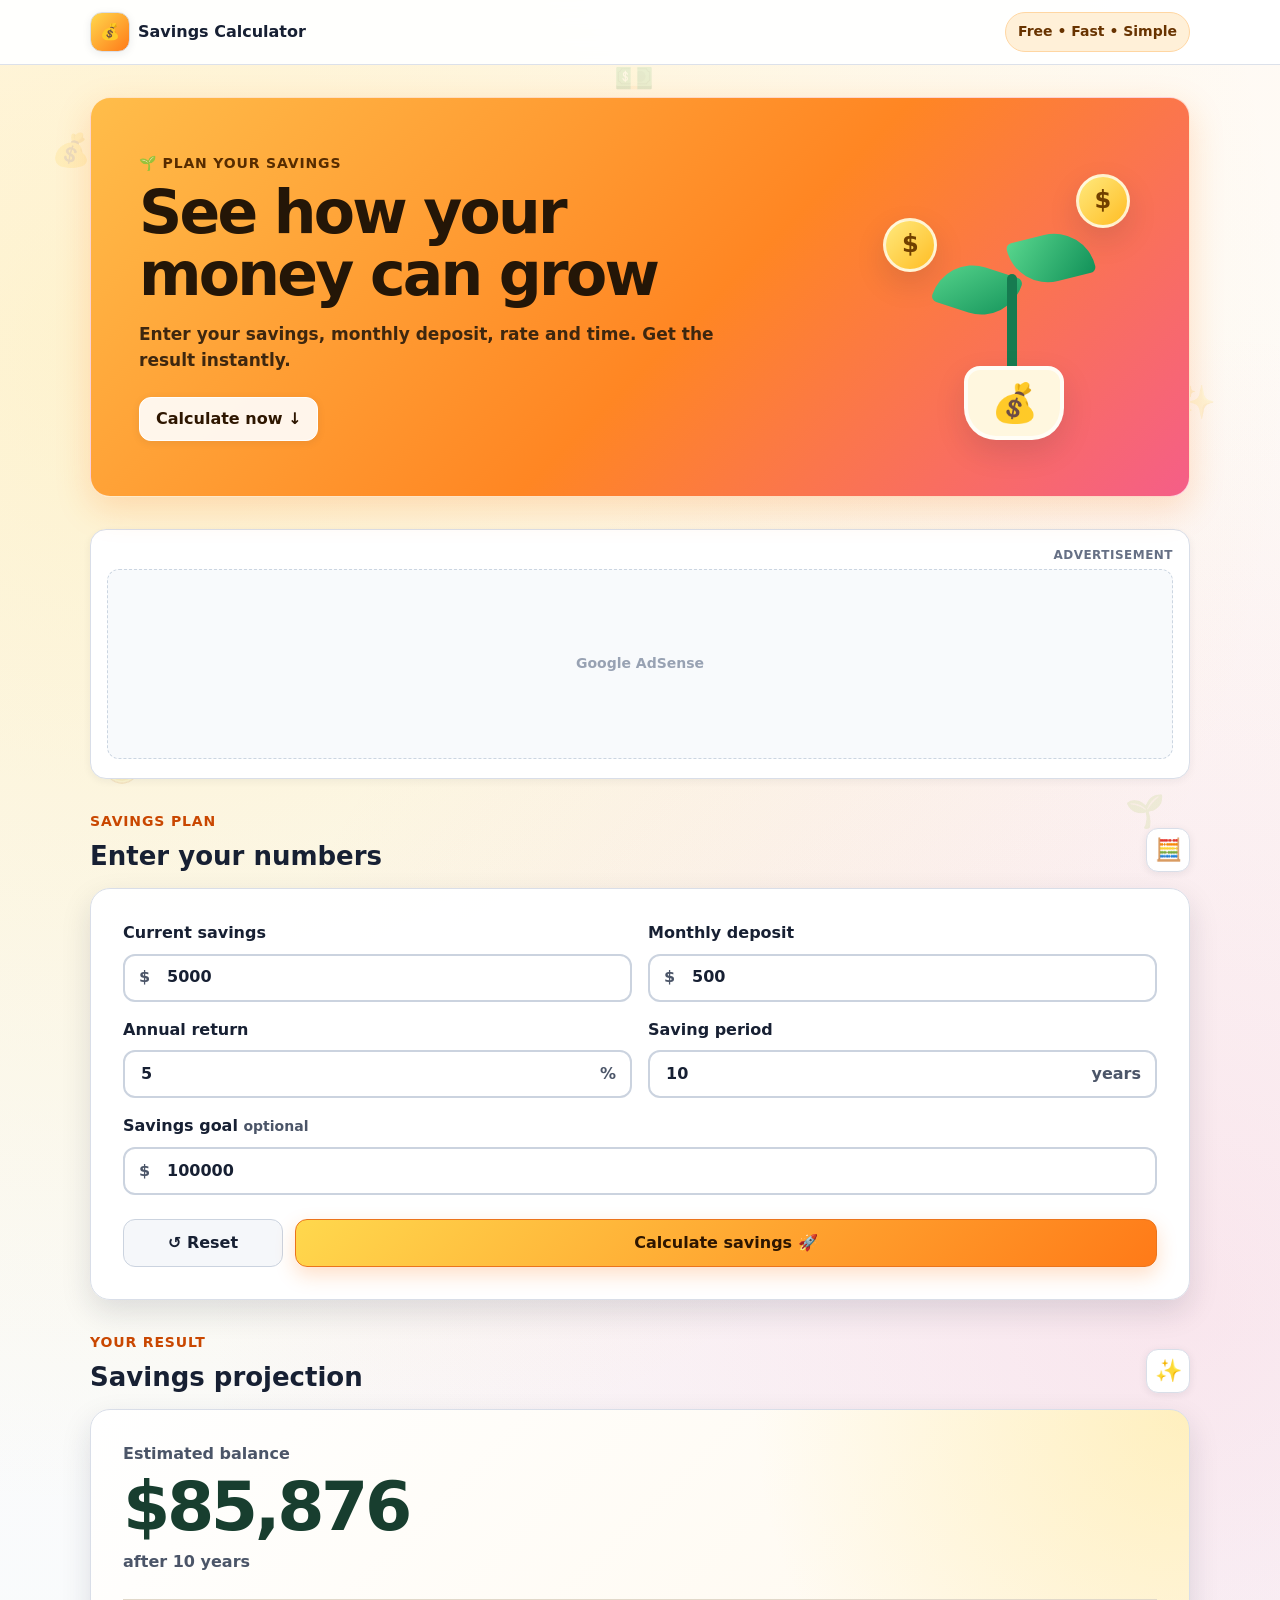
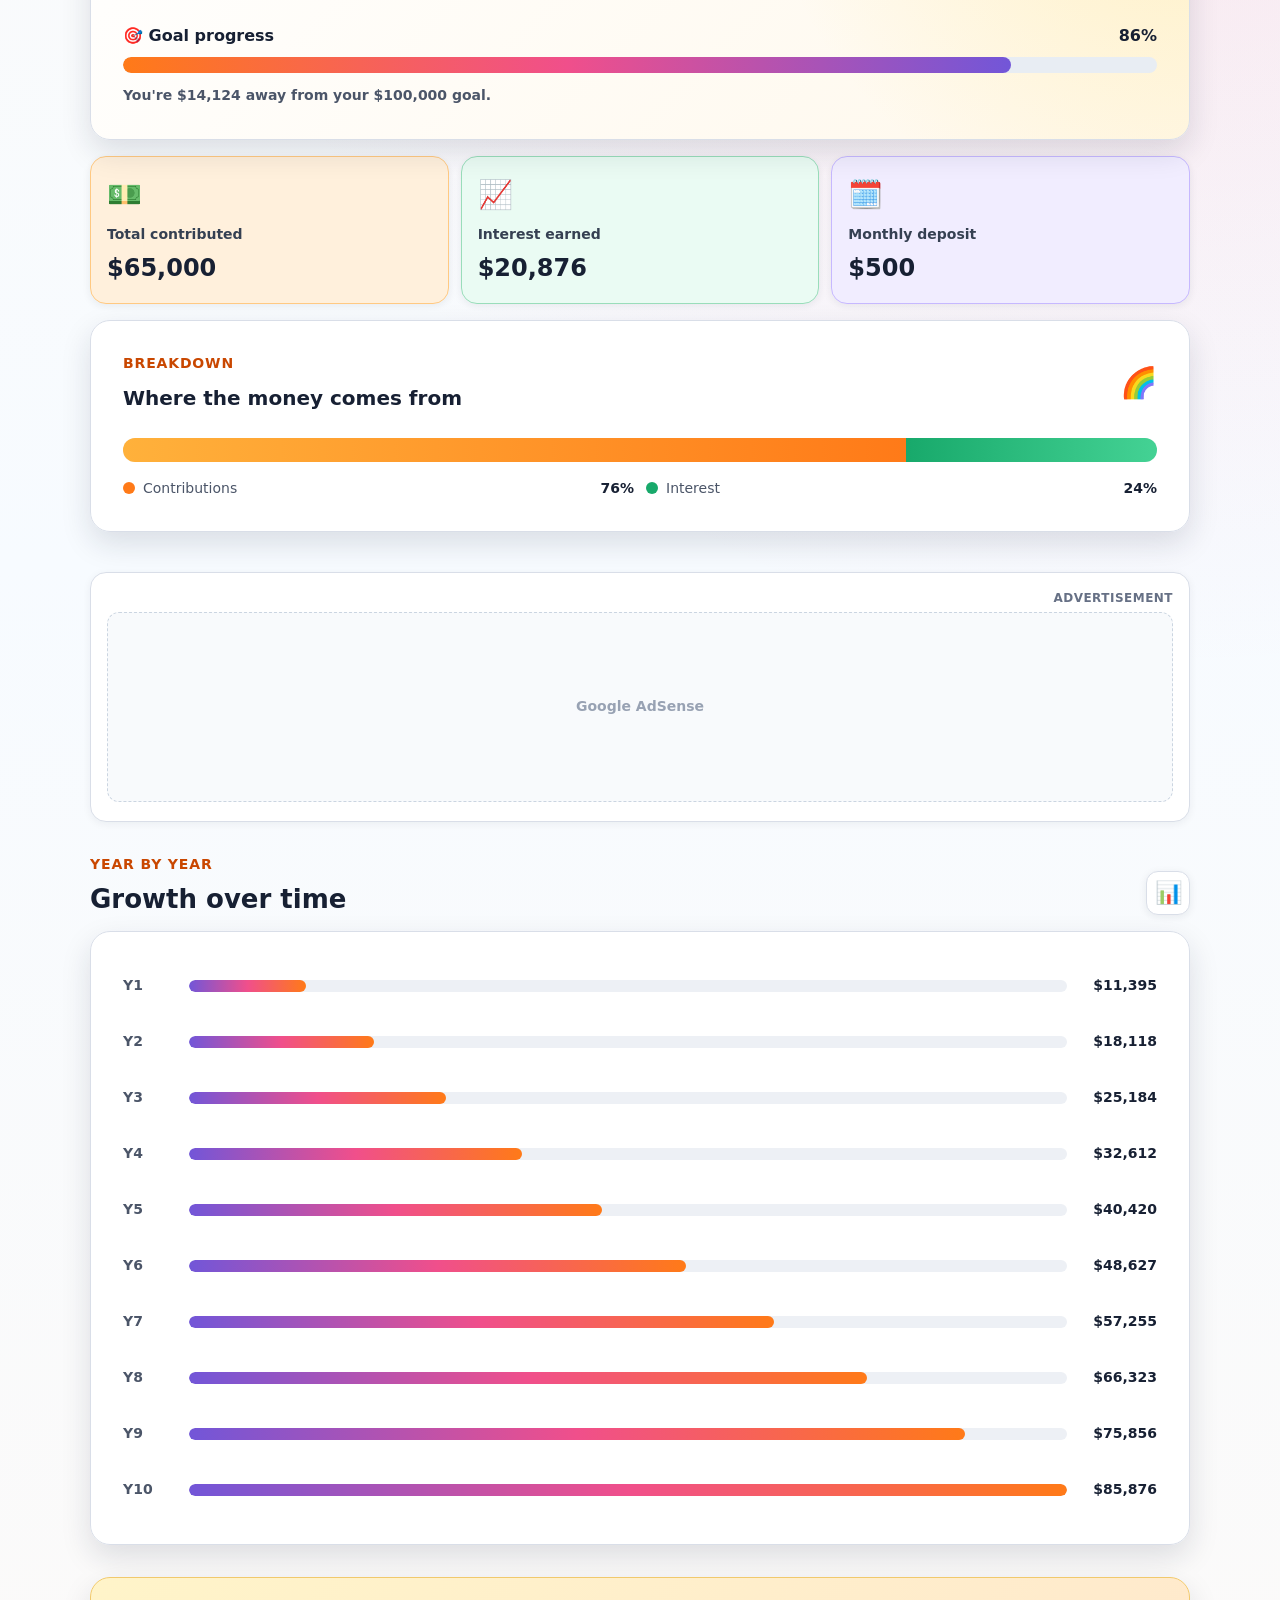
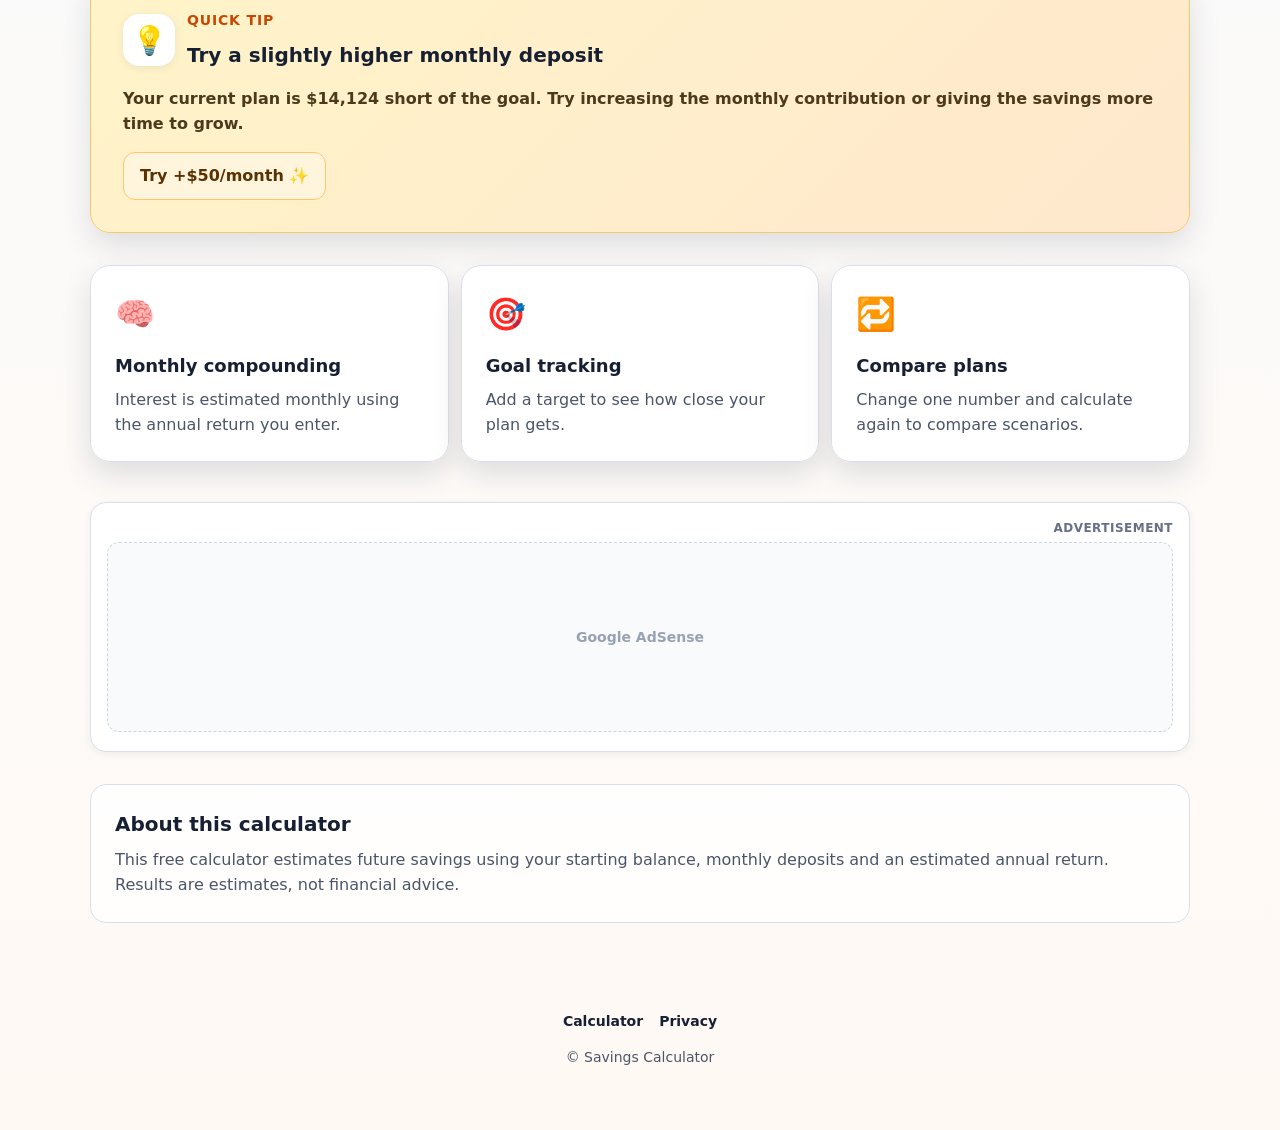
==== commit db089df7: "Enable AdSense ad space styling" ====
--- a/index.html
+++ b/index.html
@@ -8,6 +8,7 @@
   <meta name="robots" content="index, follow">
   <title>Savings Calculator | Future Savings & Interest</title>
   <link rel="stylesheet" href="styles.css">
+  <link rel="stylesheet" href="ads.css">
   <!-- Add your Google AdSense account script here after approval. -->
 </head>
 <body>
--- a/styles.css
+++ b/styles.css
@@ -1,946 +1,6 @@
-:root {
-  --space-1: 4px;
-  --space-2: 8px;
-  --space-3: 12px;
-  --space-4: 16px;
-  --space-5: 24px;
-  --space-6: 32px;
-  --space-7: 48px;
-  --space-8: 64px;
-
-  --radius-sm: 10px;
-  --radius-md: 12px;
-  --radius-lg: 16px;
-  --radius-xl: 20px;
-
-  --text-main: #172033;
-  --text-secondary: #4b5568;
-  --surface: #ffffff;
-  --surface-soft: #fff9f3;
-  --border: #d9dee8;
-
-  --orange: #ff7a18;
-  --orange-dark: #d84f00;
-  --yellow: #ffd84d;
-  --green: #18a96b;
-  --green-dark: #08794a;
-  --purple: #7256d8;
-  --pink: #f04f8b;
-  --blue: #2e7bea;
-
-  --shadow-sm: 0 2px 8px rgba(23, 32, 51, .08);
-  --shadow-md: 0 12px 30px rgba(23, 32, 51, .13);
-  --shadow-glow: 0 12px 34px rgba(255, 122, 24, .24);
-}
-
-* {
-  box-sizing: border-box;
-}
-
-html {
-  scroll-behavior: smooth;
-}
-
-body {
-  margin: 0;
-  min-width: 320px;
-  color: var(--text-main);
-  background:
-    radial-gradient(circle at 10% 8%, rgba(255, 216, 77, .28), transparent 28%),
-    radial-gradient(circle at 92% 26%, rgba(240, 79, 139, .14), transparent 30%),
-    linear-gradient(180deg, #fffaf4 0%, #f7fbff 48%, #fff9f4 100%);
-  font-family: Inter, ui-sans-serif, system-ui, -apple-system, BlinkMacSystemFont, "Segoe UI", sans-serif;
-  font-size: 16px;
-  line-height: 1.55;
-  overflow-x: hidden;
-}
-
-button,
-input {
-  font: inherit;
-}
-
-button {
-  cursor: pointer;
-}
-
-a {
-  color: inherit;
-}
-
-.app-header {
-  position: sticky;
-  top: 0;
-  z-index: 20;
-  background: rgba(255, 255, 255, .94);
-  border-bottom: 1px solid rgba(217, 222, 232, .9);
-  backdrop-filter: blur(12px);
-}
-
-.header-inner {
-  width: min(1100px, calc(100% - 32px));
-  min-height: 64px;
-  margin: 0 auto;
-  display: flex;
-  align-items: center;
-  justify-content: space-between;
-  gap: var(--space-4);
-}
-
-.brand {
-  display: inline-flex;
-  align-items: center;
-  gap: var(--space-2);
-  text-decoration: none;
-  font-weight: 850;
-  letter-spacing: -.02em;
-}
-
-.brand-icon {
-  display: grid;
-  width: 40px;
-  height: 40px;
-  place-items: center;
-  border-radius: var(--radius-md);
-  background: linear-gradient(135deg, var(--yellow), var(--orange));
-  box-shadow: var(--shadow-sm);
-}
-
-.header-badge {
-  display: none;
-  padding: var(--space-2) var(--space-3);
-  color: #683300;
-  background: #fff0d8;
-  border: 1px solid #ffd6a2;
-  border-radius: 999px;
-  font-size: 14px;
-  font-weight: 750;
-}
-
-.app-shell {
-  width: min(1100px, calc(100% - 32px));
-  margin: 0 auto;
-  padding: var(--space-5) 0 var(--space-8);
-}
-
-.hero {
-  position: relative;
-  display: grid;
-  grid-template-columns: 1fr;
-  gap: var(--space-5);
-  min-height: 360px;
-  padding: var(--space-6) var(--space-5);
-  overflow: hidden;
-  background:
-    radial-gradient(circle at 86% 20%, rgba(255,255,255,.5), transparent 24%),
-    linear-gradient(135deg, #ffb130 0%, #ff7a18 55%, #f45482 100%);
-  border: 1px solid rgba(255, 255, 255, .7);
-  border-radius: var(--radius-xl);
-  box-shadow: var(--shadow-glow);
-}
-
-.hero::after {
-  content: "";
-  position: absolute;
-  right: -70px;
-  bottom: -100px;
-  width: 240px;
-  height: 240px;
-  background: rgba(255,255,255,.12);
-  border-radius: 50%;
-}
-
-.hero-copy {
-  position: relative;
-  z-index: 2;
-  align-self: center;
-  max-width: 680px;
-}
-
-.eyebrow,
-.section-eyebrow {
-  margin: 0 0 var(--space-2);
-  font-size: 14px;
-  font-weight: 850;
-  letter-spacing: .08em;
-  text-transform: uppercase;
-}
-
-.eyebrow {
-  color: #572c00;
-}
-
-.hero h1 {
-  max-width: 640px;
-  margin: 0;
-  color: #241607;
-  font-size: clamp(38px, 8vw, 64px);
-  line-height: 1.02;
-  letter-spacing: -.045em;
-}
-
-.hero-text {
-  max-width: 620px;
-  margin: var(--space-4) 0 0;
-  color: #3e270f;
-  font-size: 17px;
-  font-weight: 600;
-}
-
-.hero-pills {
-  display: flex;
-  flex-wrap: wrap;
-  gap: var(--space-2);
-  margin-top: var(--space-5);
-}
-
-.hero-pills span {
-  padding: var(--space-2) var(--space-3);
-  background: rgba(255,255,255,.78);
-  border: 1px solid rgba(255,255,255,.95);
-  border-radius: 999px;
-  color: #332111;
-  font-size: 14px;
-  font-weight: 750;
-}
-
-.hero-visual {
-  display: none;
-  position: relative;
-  min-height: 280px;
-}
-
-.plant {
-  position: absolute;
-  right: 16%;
-  bottom: 10px;
-  width: 180px;
-  height: 230px;
-}
-
-.stem {
-  position: absolute;
-  left: 88px;
-  bottom: 54px;
-  width: 10px;
-  height: 112px;
-  background: #167b50;
-  border-radius: 10px;
-}
-
-.leaf {
-  position: absolute;
-  width: 82px;
-  height: 48px;
-  background: linear-gradient(135deg, #58d68d, #129159);
-  box-shadow: 0 8px 18px rgba(10, 90, 56, .2);
-}
-
-.leaf-left {
-  left: 17px;
-  bottom: 126px;
-  border-radius: 58px 8px 58px 8px;
-  transform: rotate(18deg);
-}
-
-.leaf-right {
-  right: 7px;
-  bottom: 158px;
-  border-radius: 8px 58px 8px 58px;
-  transform: rotate(-14deg);
-}
-
-.pot {
-  position: absolute;
-  left: 45px;
-  bottom: 0;
-  display: grid;
-  width: 100px;
-  height: 74px;
-  place-items: center;
-  background: #fff7df;
-  border: 4px solid rgba(255,255,255,.72);
-  border-radius: 16px 16px 32px 32px;
-  box-shadow: var(--shadow-md);
-  font-size: 38px;
-}
-
-.coin {
-  position: absolute;
-  display: grid;
-  width: 54px;
-  height: 54px;
-  place-items: center;
-  color: #714000;
-  background: linear-gradient(135deg, #ffe97d, #ffbd24);
-  border: 3px solid rgba(255,255,255,.75);
-  border-radius: 50%;
-  box-shadow: var(--shadow-md);
-  font-size: 24px;
-  font-weight: 900;
-  animation: coinFloat 5s ease-in-out infinite;
-}
-
-.coin-a {
-  right: 6%;
-  top: 28px;
-}
-
-.coin-b {
-  left: 8%;
-  top: 72px;
-  animation-delay: -2.3s;
-}
-
-.app-section {
-  margin-top: var(--space-6);
-}
-
-.section-header {
-  display: flex;
-  align-items: flex-end;
-  justify-content: space-between;
-  gap: var(--space-4);
-  margin-bottom: var(--space-4);
-}
-
-.section-eyebrow {
-  color: var(--orange-dark);
-}
-
-.section-title {
-  margin: 0;
-  font-size: 22px;
-  line-height: 1.2;
-  letter-spacing: -.025em;
-}
-
-.section-icon {
-  display: grid;
-  flex: 0 0 44px;
-  width: 44px;
-  height: 44px;
-  place-items: center;
-  background: #fff;
-  border: 1px solid var(--border);
-  border-radius: var(--radius-md);
-  box-shadow: var(--shadow-sm);
-  font-size: 22px;
-}
-
-.calculator-card,
-.balance-card,
-.breakdown-card,
-.timeline-card,
-.tips-card,
-.info-card {
-  background: rgba(255,255,255,.96);
-  border: 1px solid var(--border);
-  border-radius: var(--radius-xl);
-  box-shadow: var(--shadow-md);
-}
-
-.calculator-card {
-  padding: var(--space-5);
-}
-
-.form-grid {
-  display: grid;
-  grid-template-columns: 1fr;
-  gap: var(--space-4);
-}
-
-.field label {
-  display: block;
-  margin-bottom: var(--space-2);
-  font-weight: 800;
-}
-
-.optional {
-  color: var(--text-secondary);
-  font-size: 14px;
-  font-weight: 650;
-}
-
-.input-wrap {
-  position: relative;
-  display: flex;
-  align-items: center;
-}
-
-.input-wrap input {
-  width: 100%;
-  min-height: 48px;
-  padding: 0 16px 0 42px;
-  color: var(--text-main);
-  background: #fff;
-  border: 2px solid #cbd3df;
-  border-radius: var(--radius-md);
-  outline: none;
-  font-weight: 750;
-  transition: border-color .18s ease, box-shadow .18s ease, transform .18s ease;
-}
-
-.input-wrap-suffix input {
-  padding-left: 16px;
-  padding-right: 66px;
-}
-
-.input-wrap input:hover {
-  border-color: #aeb9c8;
-}
-
-.input-wrap input:focus {
-  border-color: var(--orange);
-  box-shadow: 0 0 0 4px rgba(255, 122, 24, .16);
-}
-
-.input-prefix,
-.input-suffix {
-  position: absolute;
-  z-index: 1;
-  color: #4b5568;
-  font-weight: 850;
-  pointer-events: none;
-}
-
-.input-prefix {
-  left: 16px;
-}
-
-.input-suffix {
-  right: 16px;
-}
-
-.field-help {
-  margin: var(--space-2) 0 0;
-  color: var(--text-secondary);
-  font-size: 14px;
-}
-
-.form-error {
-  margin-top: var(--space-4);
-  padding: var(--space-3) var(--space-4);
-  color: #8f1d1d;
-  background: #fff1f1;
-  border: 1px solid #f1aaaa;
-  border-radius: var(--radius-md);
-  font-weight: 700;
-}
-
-.action-row {
-  display: grid;
-  grid-template-columns: 1fr;
-  gap: var(--space-3);
-  margin-top: var(--space-5);
-}
-
-.btn-primary,
-.btn-secondary,
-.btn-ghost {
-  min-height: 48px;
-  padding: 0 var(--space-4);
-  border-radius: var(--radius-md);
-  font-size: 16px;
-  font-weight: 850;
-  transition: transform .18s ease, box-shadow .18s ease, background .18s ease;
-}
-
-.btn-primary {
-  color: #2e1600;
-  background: linear-gradient(135deg, var(--yellow), var(--orange));
-  border: 1px solid #eb741c;
-  box-shadow: 0 8px 20px rgba(255, 122, 24, .24);
-}
-
-.btn-secondary {
-  color: var(--text-main);
-  background: #f5f7fa;
-  border: 1px solid #cbd3df;
-}
-
-.btn-ghost {
-  color: #5a3100;
-  background: #fff4dc;
-  border: 1px solid #ffc46e;
-}
-
-.btn-primary:hover,
-.btn-secondary:hover,
-.btn-ghost:hover {
-  transform: translateY(-2px);
-  box-shadow: var(--shadow-sm);
-}
-
-.btn-primary:active,
-.btn-secondary:active,
-.btn-ghost:active {
-  transform: translateY(0);
-}
-
-button:focus-visible {
-  outline: 3px solid rgba(46, 123, 234, .35);
-  outline-offset: 3px;
-}
-
-.results-section {
-  scroll-margin-top: 86px;
-}
-
-.balance-card {
-  position: relative;
-  padding: var(--space-5);
-  overflow: hidden;
-  background:
-    radial-gradient(circle at 100% 0%, rgba(255, 216, 77, .32), transparent 38%),
-    linear-gradient(135deg, #fff 0%, #fff8eb 100%);
-}
-
-.balance-card::before {
-  content: "✨";
-  position: absolute;
-  right: 18px;
-  top: 14px;
-  font-size: 34px;
-  animation: sparkle 3.8s ease-in-out infinite;
-}
-
-.balance-label {
-  margin: 0;
-  color: var(--text-secondary);
-  font-weight: 750;
-}
-
-.balance-value {
-  margin: var(--space-1) 0 0;
-  color: #183e2f;
-  font-size: clamp(40px, 11vw, 68px);
-  line-height: 1.05;
-  font-weight: 900;
-  letter-spacing: -.05em;
-}
-
-.balance-note {
-  margin: var(--space-2) 0 0;
-  color: var(--text-secondary);
-  font-weight: 700;
-}
-
-.goal-progress {
-  margin-top: var(--space-5);
-  padding-top: var(--space-5);
-  border-top: 1px solid #e1d8c9;
-}
-
-.progress-heading {
-  display: flex;
-  justify-content: space-between;
-  gap: var(--space-4);
-  margin-bottom: var(--space-2);
-  font-weight: 800;
-}
-
-.progress-track {
-  height: 16px;
-  overflow: hidden;
-  background: #e8edf3;
-  border-radius: 999px;
-}
-
-.progress-fill {
-  width: 0;
-  height: 100%;
-  background: linear-gradient(90deg, var(--orange), var(--pink), var(--purple));
-  border-radius: inherit;
-  transition: width .75s cubic-bezier(.2,.8,.2,1);
-}
-
-.goal-message {
-  margin: var(--space-3) 0 0;
-  color: var(--text-secondary);
-  font-size: 14px;
-  font-weight: 700;
-}
-
-.stats-grid {
-  display: grid;
-  grid-template-columns: 1fr;
-  gap: var(--space-3);
-  margin-top: var(--space-4);
-}
-
-.stat-card {
-  min-height: 132px;
-  padding: var(--space-4);
-  border-radius: var(--radius-lg);
-  box-shadow: var(--shadow-sm);
-}
-
-.stat-card p {
-  margin: var(--space-2) 0 var(--space-1);
-  color: #354052;
-  font-size: 14px;
-  font-weight: 750;
-}
-
-.stat-card strong {
-  display: block;
-  font-size: 24px;
-  letter-spacing: -.025em;
-}
-
-.stat-icon {
-  font-size: 28px;
-}
-
-.stat-orange {
-  background: #fff0dc;
-  border: 1px solid #ffc982;
-}
-
-.stat-green {
-  background: #eafbf3;
-  border: 1px solid #99ddba;
-}
-
-.stat-purple {
-  background: #f1edff;
-  border: 1px solid #c6b8ff;
-}
-
-.breakdown-card,
-.timeline-card,
-.tips-card {
-  margin-top: var(--space-4);
-  padding: var(--space-5);
-}
-
-.breakdown-header {
-  display: flex;
-  align-items: center;
-  justify-content: space-between;
-  gap: var(--space-4);
-}
-
-.breakdown-header h3 {
-  margin: 0;
-  font-size: 20px;
-}
-
-.breakdown-header > span {
-  font-size: 30px;
-}
-
-.breakdown-bar {
-  display: flex;
-  height: 24px;
-  margin-top: var(--space-5);
-  overflow: hidden;
-  background: #edf0f5;
-  border-radius: 999px;
-}
-
-.bar-contributions {
-  width: 50%;
-  background: linear-gradient(90deg, #ffb13b, var(--orange));
-  transition: width .7s ease;
-}
-
-.bar-interest {
-  width: 50%;
-  background: linear-gradient(90deg, var(--green), #44d294);
-  transition: width .7s ease;
-}
-
-.legend {
-  display: grid;
-  grid-template-columns: 1fr;
-  gap: var(--space-3);
-  margin-top: var(--space-4);
-  color: var(--text-secondary);
-  font-size: 14px;
-}
-
-.legend span {
-  display: flex;
-  align-items: center;
-  gap: var(--space-2);
-}
-
-.legend strong {
-  margin-left: auto;
-  color: var(--text-main);
-}
-
-.legend-dot {
-  width: 12px;
-  height: 12px;
-  border-radius: 50%;
-}
-
-.contributions-dot {
-  background: var(--orange);
-}
-
-.interest-dot {
-  background: var(--green);
-}
-
-.timeline-card {
-  display: grid;
-  gap: var(--space-3);
-}
-
-.timeline-row {
-  display: grid;
-  grid-template-columns: 54px 1fr auto;
-  align-items: center;
-  gap: var(--space-3);
-  min-height: 44px;
-}
-
-.timeline-year {
-  color: var(--text-secondary);
-  font-size: 14px;
-  font-weight: 800;
-}
-
-.timeline-track {
-  height: 12px;
-  overflow: hidden;
-  background: #edf0f5;
-  border-radius: 999px;
-}
-
-.timeline-fill {
-  height: 100%;
-  min-width: 6px;
-  background: linear-gradient(90deg, var(--purple), var(--pink), var(--orange));
-  border-radius: inherit;
-  animation: growBar .75s ease both;
-}
-
-.timeline-value {
-  min-width: 78px;
-  text-align: right;
-  font-size: 14px;
-  font-weight: 850;
-}
-
-.tips-card {
-  background:
-    radial-gradient(circle at 92% 14%, rgba(255,255,255,.64), transparent 24%),
-    linear-gradient(135deg, #fff4c9, #ffe8cd);
-  border-color: #f1c96c;
-}
-
-.tips-heading {
-  display: flex;
-  align-items: center;
-  gap: var(--space-3);
-}
-
-.tips-emoji {
-  display: grid;
-  flex: 0 0 52px;
-  width: 52px;
-  height: 52px;
-  place-items: center;
-  background: white;
-  border-radius: var(--radius-lg);
-  box-shadow: var(--shadow-sm);
-  font-size: 28px;
-}
-
-.tips-card h2 {
-  margin: 0;
-  font-size: 20px;
-}
-
-.tips-card > p {
-  color: #4c3a1c;
-  font-weight: 650;
-}
-
-.tips-card .btn-ghost {
-  width: 100%;
-  margin-top: var(--space-2);
-}
-
-.info-grid {
-  display: grid;
-  grid-template-columns: 1fr;
-  gap: var(--space-3);
-}
-
-.info-card {
-  padding: var(--space-5);
-}
-
-.info-card > span {
-  font-size: 32px;
-}
-
-.info-card h3 {
-  margin: var(--space-3) 0 var(--space-2);
-  font-size: 18px;
-}
-
-.info-card p {
-  margin: 0;
-  color: var(--text-secondary);
-}
-
-.app-footer {
-  padding: var(--space-5) var(--space-4) var(--space-7);
-  color: var(--text-secondary);
-  text-align: center;
-  font-size: 14px;
-}
-
-.floating-shapes {
-  position: fixed;
-  inset: 0;
-  z-index: -1;
-  overflow: hidden;
-  pointer-events: none;
-}
-
-.float {
-  position: absolute;
-  opacity: .16;
-  font-size: 32px;
-  animation: drift 14s ease-in-out infinite alternate;
-}
-
-.float-1 { left: 4%; top: 14%; }
-.float-2 { right: 5%; top: 42%; animation-delay: -4s; }
-.float-3 { left: 8%; bottom: 12%; animation-delay: -8s; }
-.float-4 { right: 9%; bottom: 7%; animation-delay: -2s; }
-.float-5 { left: 48%; top: 6%; animation-delay: -6s; }
-
-@keyframes drift {
-  0% { transform: translate3d(0, 0, 0) rotate(-4deg); }
-  100% { transform: translate3d(20px, 38px, 0) rotate(8deg); }
-}
-
-@keyframes coinFloat {
-  0%, 100% { transform: translateY(0) rotate(-4deg); }
-  50% { transform: translateY(-16px) rotate(5deg); }
-}
-
-@keyframes sparkle {
-  0%, 100% { transform: scale(1) rotate(0deg); opacity: .8; }
-  50% { transform: scale(1.15) rotate(10deg); opacity: 1; }
-}
-
-@keyframes growBar {
-  from { transform: scaleX(.05); transform-origin: left; }
-  to { transform: scaleX(1); transform-origin: left; }
-}
-
-@media (min-width: 640px) {
-  .header-badge {
-    display: inline-flex;
-  }
-
-  .app-shell {
-    padding-top: var(--space-6);
-  }
-
-  .hero {
-    padding: var(--space-7);
-  }
-
-  .section-title {
-    font-size: 26px;
-  }
-
-  .form-grid {
-    grid-template-columns: repeat(2, minmax(0, 1fr));
-  }
-
-  .field-wide {
-    grid-column: 1 / -1;
-  }
-
-  .action-row {
-    grid-template-columns: 160px 1fr;
-  }
-
-  .stats-grid {
-    grid-template-columns: repeat(3, minmax(0, 1fr));
-  }
-
-  .legend {
-    grid-template-columns: repeat(2, minmax(0, 1fr));
-  }
-
-  .info-grid {
-    grid-template-columns: repeat(3, minmax(0, 1fr));
-  }
-
-  .tips-card .btn-ghost {
-    width: auto;
-  }
-}
-
-@media (min-width: 900px) {
-  .hero {
-    grid-template-columns: minmax(0, 1.5fr) minmax(280px, .5fr);
-    min-height: 430px;
-  }
-
-  .hero-visual {
-    display: block;
-  }
-
-  .calculator-card,
-  .balance-card,
-  .breakdown-card,
-  .timeline-card,
-  .tips-card {
-    padding: var(--space-6);
-  }
-}
-
-@media (max-width: 420px) {
-  .app-shell,
-  .header-inner {
-    width: min(100% - 24px, 1100px);
-  }
-
-  .hero {
-    padding: var(--space-5) var(--space-4);
-  }
-
-  .calculator-card,
-  .balance-card,
-  .breakdown-card,
-  .timeline-card,
-  .tips-card,
-  .info-card {
-    padding: var(--space-4);
-  }
-
-  .timeline-row {
-    grid-template-columns: 44px 1fr;
-  }
-
-  .timeline-value {
-    grid-column: 2;
-    min-width: 0;
-    text-align: left;
-  }
-}
-
-@media (prefers-reduced-motion: reduce) {
-  *,
-  *::before,
-  *::after {
-    scroll-behavior: auto;
-    animation-duration: .01ms;
-    animation-iteration-count: 1;
-    transition-duration: .01ms;
-  }
-}
+:root{--space-1:4px;--space-2:8px;--space-3:12px;--space-4:16px;--space-5:24px;--space-6:32px;--space-7:48px;--space-8:64px;--radius-sm:10px;--radius-md:12px;--radius-lg:16px;--radius-xl:20px;--text-main:#172033;--text-secondary:#4b5568;--surface:#fff;--surface-soft:#fff9f3;--border:#d9dee8;--orange:#ff7a18;--orange-dark:#c94700;--yellow:#ffd84d;--green:#18a96b;--purple:#7256d8;--pink:#f04f8b;--shadow-sm:0 2px 8px rgba(23,32,51,.08);--shadow-md:0 12px 30px rgba(23,32,51,.13)}
+*{box-sizing:border-box}html{scroll-behavior:smooth}body{margin:0;min-width:320px;color:var(--text-main);background:radial-gradient(circle at 10% 8%,rgba(255,216,77,.24),transparent 28%),radial-gradient(circle at 92% 30%,rgba(240,79,139,.12),transparent 30%),linear-gradient(180deg,#fffaf4,#f7fbff 50%,#fff9f4);font:16px/1.55 Inter,ui-sans-serif,system-ui,-apple-system,BlinkMacSystemFont,"Segoe UI",sans-serif;overflow-x:hidden}button,input{font:inherit}button{cursor:pointer}a{color:inherit}.app-header{position:sticky;top:0;z-index:20;background:rgba(255,255,255,.94);border-bottom:1px solid rgba(217,222,232,.9);backdrop-filter:blur(12px)}.header-inner,.app-shell{width:min(1100px,calc(100% - 32px));margin:auto}.header-inner{min-height:64px;display:flex;align-items:center;justify-content:space-between;gap:16px}.brand{display:inline-flex;align-items:center;gap:8px;text-decoration:none;font-weight:850}.brand-icon,.section-icon{display:grid;place-items:center;background:#fff;border:1px solid var(--border);box-shadow:var(--shadow-sm)}.brand-icon{width:40px;height:40px;border-radius:12px;background:linear-gradient(135deg,var(--yellow),var(--orange))}.header-badge{display:none;padding:8px 12px;color:#683300;background:#fff0d8;border:1px solid #ffd6a2;border-radius:999px;font-size:14px;font-weight:750}.app-shell{padding:24px 0 64px}.hero{position:relative;display:grid;grid-template-columns:1fr;gap:24px;min-height:330px;padding:32px 24px;overflow:hidden;background:linear-gradient(135deg,#ffbd4a 0%,#ff8623 55%,#f55e88 100%);border:1px solid rgba(255,255,255,.7);border-radius:20px;box-shadow:0 12px 34px rgba(255,122,24,.22)}.hero-copy{position:relative;z-index:2;align-self:center;max-width:680px}.eyebrow,.section-eyebrow{margin:0 0 8px;font-size:14px;font-weight:850;letter-spacing:.06em;text-transform:uppercase}.eyebrow{color:#572c00}.hero h1{max-width:650px;margin:0;color:#241607;font-size:clamp(38px,8vw,60px);line-height:1.02;letter-spacing:-.045em}.hero-text{max-width:580px;margin:16px 0 0;color:#3e270f;font-size:17px;font-weight:650}.hero-cta{display:inline-flex;min-height:44px;margin-top:24px;padding:0 16px;align-items:center;justify-content:center;color:#2e1600;background:rgba(255,255,255,.9);border:1px solid #fff;border-radius:12px;box-shadow:var(--shadow-sm);font-weight:850;text-decoration:none}.hero-visual{display:none;position:relative}.plant{position:absolute;right:15%;bottom:8px;width:180px;height:230px}.stem{position:absolute;left:88px;bottom:54px;width:10px;height:112px;background:#167b50;border-radius:10px}.leaf{position:absolute;width:82px;height:48px;background:linear-gradient(135deg,#58d68d,#129159)}.leaf-left{left:17px;bottom:126px;border-radius:58px 8px 58px 8px;transform:rotate(18deg)}.leaf-right{right:7px;bottom:158px;border-radius:8px 58px 8px 58px;transform:rotate(-14deg)}.pot{position:absolute;left:45px;bottom:0;display:grid;width:100px;height:74px;place-items:center;background:#fff7df;border:4px solid rgba(255,255,255,.72);border-radius:16px 16px 32px 32px;box-shadow:var(--shadow-md);font-size:38px}.coin{position:absolute;display:grid;width:54px;height:54px;place-items:center;color:#714000;background:linear-gradient(135deg,#ffe97d,#ffbd24);border:3px solid rgba(255,255,255,.75);border-radius:50%;box-shadow:var(--shadow-md);font-size:24px;font-weight:900;animation:coinFloat 5s ease-in-out infinite}.coin-a{right:4%;top:28px}.coin-b{left:8%;top:72px;animation-delay:-2.3s}.app-section{margin-top:32px}.section-header{display:flex;align-items:flex-end;justify-content:space-between;gap:16px;margin-bottom:16px}.section-eyebrow{color:var(--orange-dark)}.section-title{margin:0;font-size:22px;line-height:1.2}.section-icon{flex:0 0 44px;width:44px;height:44px;border-radius:12px;font-size:22px}.calculator-card,.balance-card,.breakdown-card,.timeline-card,.tips-card,.info-card,.policy-card{background:rgba(255,255,255,.97);border:1px solid var(--border);border-radius:20px;box-shadow:var(--shadow-md)}.calculator-card{padding:24px}.form-grid{display:grid;grid-template-columns:1fr;gap:16px}.field label{display:block;margin-bottom:8px;font-weight:800}.optional{color:var(--text-secondary);font-size:14px;font-weight:650}.input-wrap{position:relative;display:flex;align-items:center}.input-wrap input{width:100%;min-height:48px;padding:0 16px 0 42px;color:var(--text-main);background:#fff;border:2px solid #cbd3df;border-radius:12px;outline:none;font-weight:750;transition:border-color .18s,box-shadow .18s}.input-wrap-suffix input{padding-left:16px;padding-right:66px}.input-wrap input:focus{border-color:var(--orange);box-shadow:0 0 0 4px rgba(255,122,24,.16)}.input-prefix,.input-suffix{position:absolute;z-index:1;color:#4b5568;font-weight:850;pointer-events:none}.input-prefix{left:16px}.input-suffix{right:16px}.form-error{margin-top:16px;padding:12px 16px;color:#8f1d1d;background:#fff1f1;border:1px solid #f1aaaa;border-radius:12px;font-weight:700}.action-row{display:grid;grid-template-columns:1fr;gap:12px;margin-top:24px}.btn-primary,.btn-secondary,.btn-ghost{min-height:48px;padding:0 16px;border-radius:12px;font-size:16px;font-weight:850;transition:transform .18s,box-shadow .18s}.btn-primary{color:#2e1600;background:linear-gradient(135deg,var(--yellow),var(--orange));border:1px solid #eb741c;box-shadow:0 8px 20px rgba(255,122,24,.24)}.btn-secondary{color:var(--text-main);background:#f5f7fa;border:1px solid #cbd3df}.btn-ghost{color:#5a3100;background:#fff4dc;border:1px solid #ffc46e}.btn-primary:hover,.btn-secondary:hover,.btn-ghost:hover,.hero-cta:hover{transform:translateY(-2px);box-shadow:var(--shadow-sm)}button:focus-visible,a:focus-visible{outline:3px solid rgba(46,123,234,.35);outline-offset:3px}.results-section{scroll-margin-top:86px}.balance-card{position:relative;padding:24px;overflow:hidden;background:radial-gradient(circle at 100% 0%,rgba(255,216,77,.3),transparent 38%),linear-gradient(135deg,#fff,#fff8eb)}.balance-label{margin:0;color:var(--text-secondary);font-weight:750}.balance-value{margin:4px 0 0;color:#183e2f;font-size:clamp(40px,11vw,68px);line-height:1.05;font-weight:900;letter-spacing:-.05em}.balance-note{margin:8px 0 0;color:var(--text-secondary);font-weight:700}.goal-progress{margin-top:24px;padding-top:24px;border-top:1px solid #e1d8c9}.progress-heading{display:flex;justify-content:space-between;gap:16px;margin-bottom:8px;font-weight:800}.progress-track{height:16px;overflow:hidden;background:#e8edf3;border-radius:999px}.progress-fill{width:0;height:100%;background:linear-gradient(90deg,var(--orange),var(--pink),var(--purple));border-radius:inherit;transition:width .75s}.goal-message{margin:12px 0 0;color:var(--text-secondary);font-size:14px;font-weight:700}.stats-grid{display:grid;grid-template-columns:1fr;gap:12px;margin-top:16px}.stat-card{min-height:124px;padding:16px;border-radius:16px;box-shadow:var(--shadow-sm)}.stat-card p{margin:8px 0 4px;color:#354052;font-size:14px;font-weight:750}.stat-card strong{display:block;font-size:24px}.stat-icon{font-size:28px}.stat-orange{background:#fff0dc;border:1px solid #ffc982}.stat-green{background:#eafbf3;border:1px solid #99ddba}.stat-purple{background:#f1edff;border:1px solid #c6b8ff}.breakdown-card,.timeline-card,.tips-card{margin-top:16px;padding:24px}.breakdown-header{display:flex;align-items:center;justify-content:space-between;gap:16px}.breakdown-header h3,.tips-card h2{margin:0;font-size:20px}.breakdown-header>span{font-size:30px}.breakdown-bar{display:flex;height:24px;margin-top:24px;overflow:hidden;background:#edf0f5;border-radius:999px}.bar-contributions{width:50%;background:linear-gradient(90deg,#ffb13b,var(--orange));transition:width .7s}.bar-interest{width:50%;background:linear-gradient(90deg,var(--green),#44d294);transition:width .7s}.legend{display:grid;grid-template-columns:1fr;gap:12px;margin-top:16px;color:var(--text-secondary);font-size:14px}.legend span{display:flex;align-items:center;gap:8px}.legend strong{margin-left:auto;color:var(--text-main)}.legend-dot{width:12px;height:12px;border-radius:50%}.contributions-dot{background:var(--orange)}.interest-dot{background:var(--green)}.timeline-card{display:grid;gap:12px}.timeline-row{display:grid;grid-template-columns:54px 1fr auto;align-items:center;gap:12px;min-height:44px}.timeline-year{color:var(--text-secondary);font-size:14px;font-weight:800}.timeline-track{height:12px;overflow:hidden;background:#edf0f5;border-radius:999px}.timeline-fill{height:100%;min-width:6px;background:linear-gradient(90deg,var(--purple),var(--pink),var(--orange));border-radius:inherit;animation:growBar .75s ease both}.timeline-value{min-width:78px;text-align:right;font-size:14px;font-weight:850}.tips-card{background:linear-gradient(135deg,#fff4c9,#ffe8cd);border-color:#f1c96c}.tips-heading{display:flex;align-items:center;gap:12px}.tips-emoji{display:grid;flex:0 0 52px;width:52px;height:52px;place-items:center;background:#fff;border-radius:16px;box-shadow:var(--shadow-sm);font-size:28px}.tips-card>p{color:#4c3a1c;font-weight:650}.tips-card .btn-ghost{width:100%}.info-grid{display:grid;grid-template-columns:1fr;gap:12px}.info-card{padding:24px}.info-card>span{font-size:32px}.info-card h3{margin:12px 0 8px;font-size:18px}.info-card p{margin:0;color:var(--text-secondary)}.ad-slot{display:grid;min-height:124px;margin-top:48px;padding:12px;place-items:center;gap:8px;color:#667085;background:rgba(255,255,255,.76);border:1px dashed #cbd3df;border-radius:16px;text-align:center}.ad-slot>span{align-self:end;font-size:12px;font-weight:700;letter-spacing:.04em}.ad-placeholder{width:100%;min-height:72px}.ad-slot-top{margin-top:32px}.compact-note{padding:24px;background:rgba(255,255,255,.82);border:1px solid var(--border);border-radius:16px}.compact-note h2{margin:0 0 8px;font-size:20px}.compact-note p{margin:0;color:var(--text-secondary)}.app-footer{padding:24px 16px 48px;color:var(--text-secondary);text-align:center;font-size:14px}.app-footer nav{display:flex;justify-content:center;gap:16px;margin-bottom:8px}.app-footer a{color:var(--text-main);font-weight:750;text-decoration:none}.app-footer a:hover{text-decoration:underline}.policy-shell{max-width:720px}.policy-card{padding:24px}.policy-card h1{margin:0 0 24px;font-size:32px}.policy-card h2{margin:24px 0 8px;font-size:20px}.policy-card p{color:var(--text-secondary)}.policy-back{display:inline-flex;align-items:center;justify-content:center;margin-top:16px;text-decoration:none}.floating-shapes{position:fixed;inset:0;z-index:-1;overflow:hidden;pointer-events:none}.float{position:absolute;opacity:.14;font-size:32px;animation:drift 14s ease-in-out infinite alternate}.float-1{left:4%;top:14%}.float-2{right:5%;top:42%;animation-delay:-4s}.float-3{left:8%;bottom:12%;animation-delay:-8s}.float-4{right:9%;bottom:7%;animation-delay:-2s}.float-5{left:48%;top:6%;animation-delay:-6s}@keyframes drift{to{transform:translate3d(20px,38px,0) rotate(8deg)}}@keyframes coinFloat{50%{transform:translateY(-16px) rotate(5deg)}}@keyframes growBar{from{transform:scaleX(.05);transform-origin:left}to{transform:scaleX(1);transform-origin:left}}
+@media(min-width:640px){.header-badge{display:inline-flex}.app-shell{padding-top:32px}.hero{padding:48px}.section-title{font-size:26px}.form-grid{grid-template-columns:repeat(2,minmax(0,1fr))}.field-wide{grid-column:1/-1}.action-row{grid-template-columns:160px 1fr}.stats-grid{grid-template-columns:repeat(3,minmax(0,1fr))}.legend{grid-template-columns:repeat(2,minmax(0,1fr))}.info-grid{grid-template-columns:repeat(3,minmax(0,1fr))}.tips-card .btn-ghost{width:auto}}
+@media(min-width:900px){.hero{grid-template-columns:minmax(0,1.5fr) minmax(280px,.5fr);min-height:400px}.hero-visual{display:block}.calculator-card,.balance-card,.breakdown-card,.timeline-card,.tips-card{padding:32px}.ad-placeholder{min-height:90px}}
+@media(max-width:420px){.header-inner,.app-shell{width:min(100% - 24px,1100px)}.hero,.calculator-card,.balance-card,.breakdown-card,.timeline-card,.tips-card,.info-card,.policy-card{padding:16px}.timeline-row{grid-template-columns:44px 1fr}.timeline-value{grid-column:2;min-width:0;text-align:left}.ad-slot{margin-top:32px}}
+@media(prefers-reduced-motion:reduce){*{scroll-behavior:auto;animation-duration:.01ms;animation-iteration-count:1;transition-duration:.01ms}}
--- a/ads.css
+++ b/ads.css
@@ -0,0 +1,85 @@
+.ad-slot{
+  width:100%;
+  min-height:180px;
+  margin:40px auto 0;
+  padding:12px;
+  display:flex;
+  flex-direction:column;
+  align-items:center;
+  justify-content:center;
+  gap:8px;
+  overflow:hidden;
+  background:#ffffff;
+  border:1px solid #d9dee8;
+  border-radius:16px;
+  box-shadow:0 2px 8px rgba(23,32,51,.06);
+}
+
+.ad-slot>span{
+  display:block;
+  color:#667085;
+  font-size:12px;
+  font-weight:700;
+  line-height:1;
+  letter-spacing:.04em;
+  text-transform:uppercase;
+}
+
+.ad-placeholder{
+  width:100%;
+  min-height:130px;
+  display:flex;
+  align-items:center;
+  justify-content:center;
+  background:#f8fafc;
+  border:1px dashed #cbd5e1;
+  border-radius:12px;
+}
+
+.ad-placeholder::after{
+  content:"Google AdSense";
+  color:#98a2b3;
+  font-size:14px;
+  font-weight:700;
+}
+
+.ad-slot-top{
+  margin-top:32px;
+}
+
+.ad-slot-bottom{
+  margin-bottom:8px;
+}
+
+@media (min-width:640px){
+  .ad-slot{
+    min-height:220px;
+    padding:16px;
+  }
+
+  .ad-placeholder{
+    min-height:165px;
+  }
+}
+
+@media (min-width:1024px){
+  .ad-slot{
+    min-height:250px;
+  }
+
+  .ad-placeholder{
+    min-height:190px;
+  }
+}
+
+@media (max-width:639px){
+  .ad-slot{
+    min-height:160px;
+    margin-top:32px;
+    padding:12px;
+  }
+
+  .ad-placeholder{
+    min-height:110px;
+  }
+}
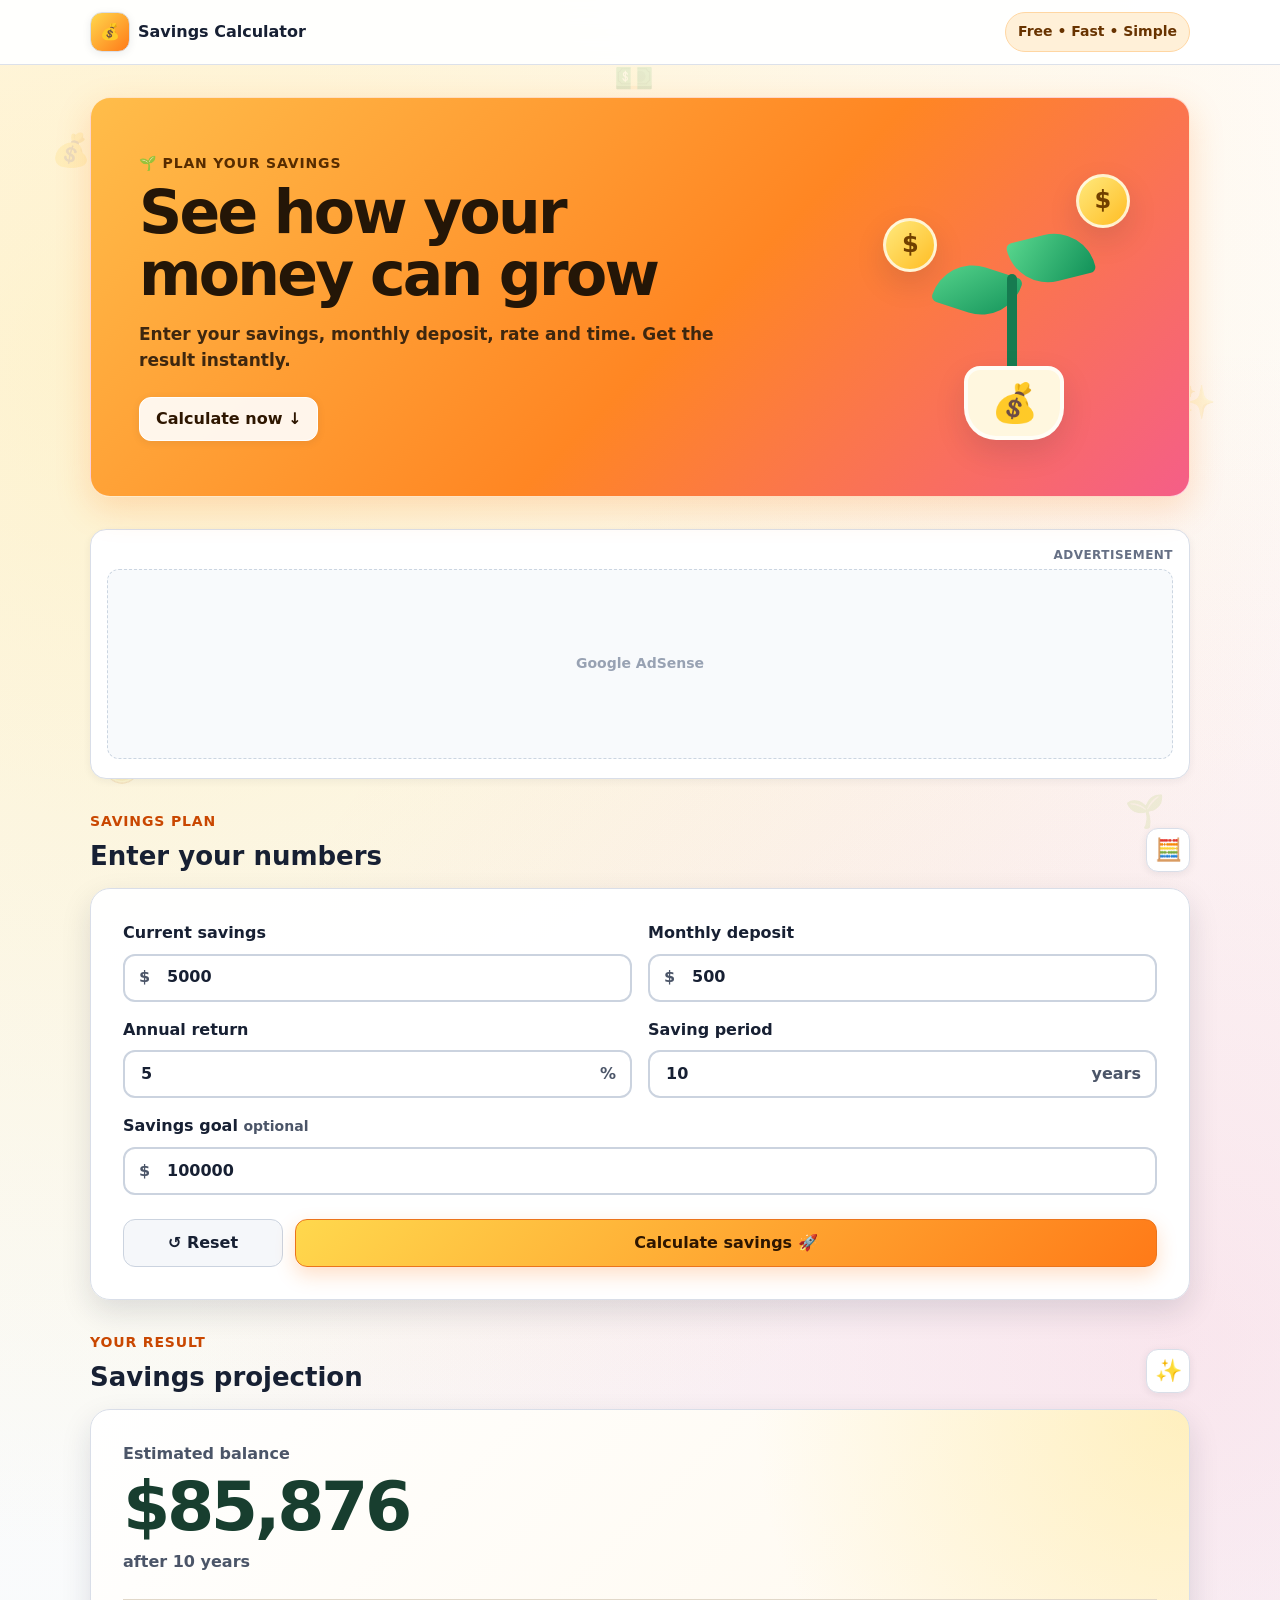
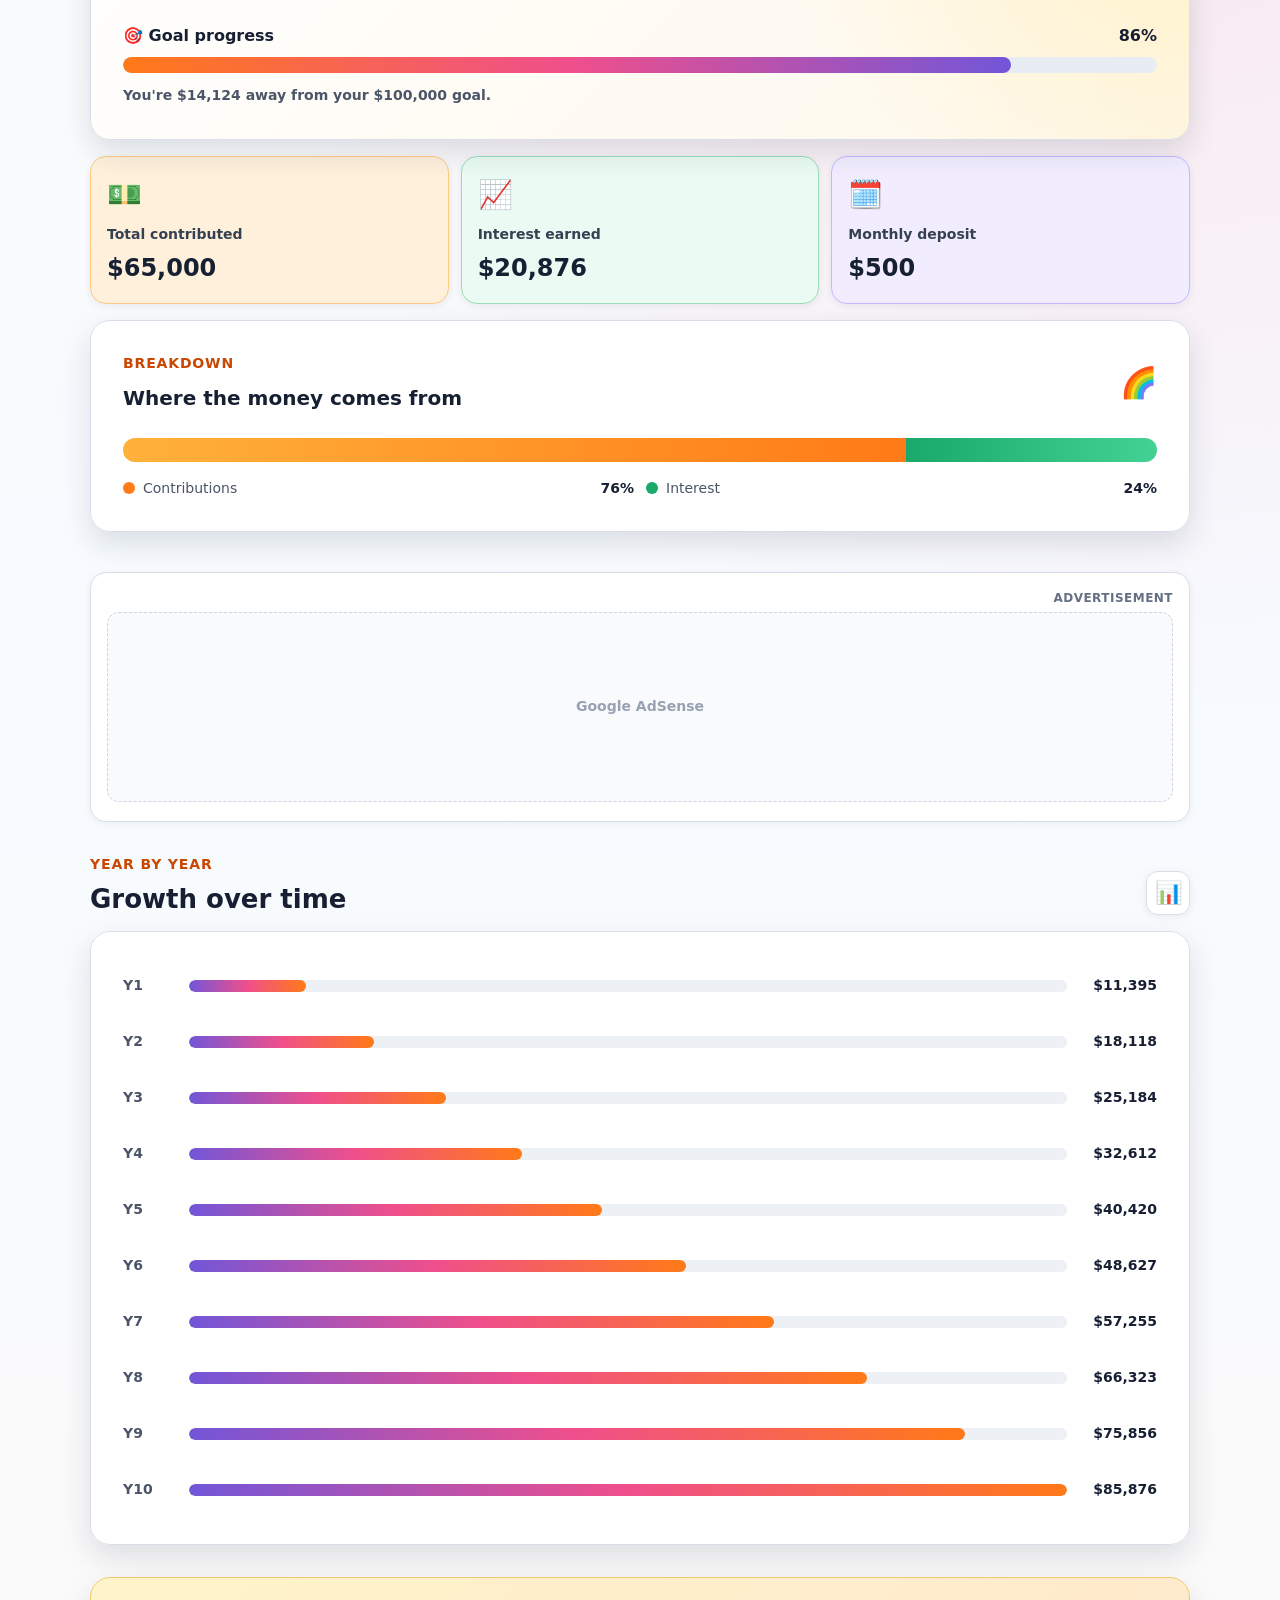
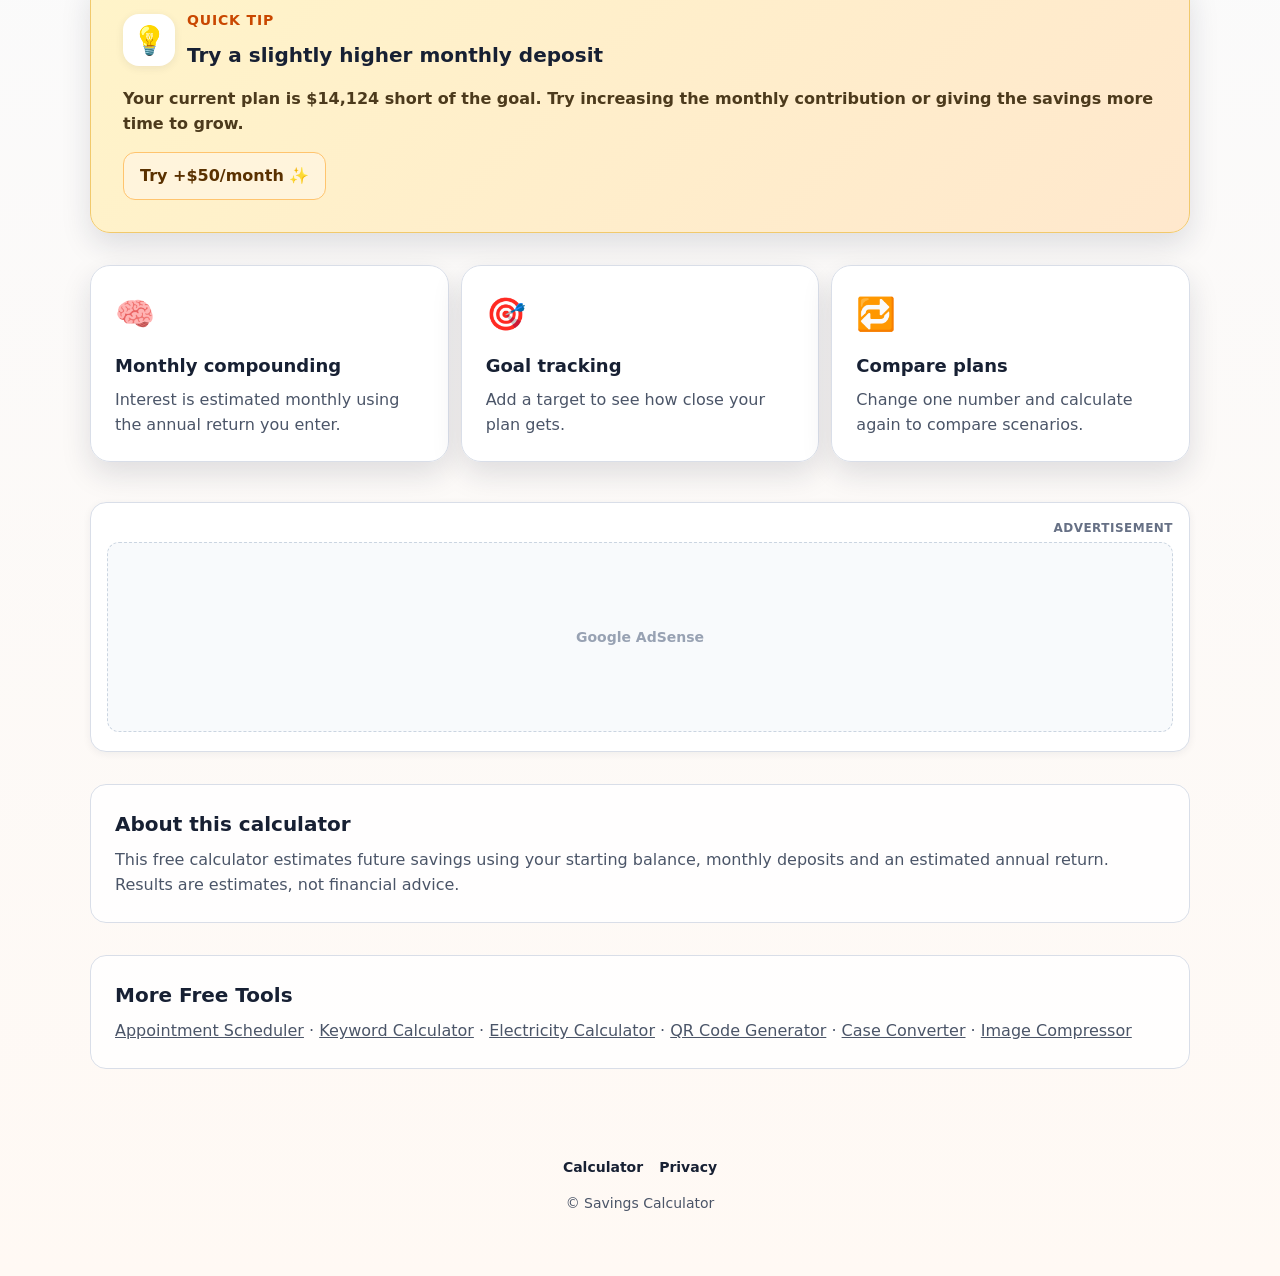
==== commit 9cb58e5a: "Add cross-links to free tools" ====
--- a/index.html
+++ b/index.html
@@ -87,6 +87,18 @@
     <aside class="ad-slot ad-slot-bottom" aria-label="Advertisement"><span>Advertisement</span><div class="ad-placeholder"><!-- Paste a responsive AdSense ad unit here. --></div></aside>
 
     <section class="app-section compact-note" aria-labelledby="about-title"><h2 id="about-title">About this calculator</h2><p>This free calculator estimates future savings using your starting balance, monthly deposits and an estimated annual return. Results are estimates, not financial advice.</p></section>
+
+    <section class="app-section compact-note" aria-labelledby="more-tools-title">
+      <h2 id="more-tools-title">More Free Tools</h2>
+      <p>
+        <a href="https://appointments-schedule.netlify.app/">Appointment Scheduler</a> ·
+        <a href="https://keywordcalculator.netlify.app/">Keyword Calculator</a> ·
+        <a href="https://electric-calc.netlify.app/dist/index.html">Electricity Calculator</a> ·
+        <a href="https://qr-code222.netlify.app/">QR Code Generator</a> ·
+        <a href="https://case-converter222.netlify.app/">Case Converter</a> ·
+        <a href="https://picture-compression.netlify.app/">Image Compressor</a>
+      </p>
+    </section>
   </main>
 
   <footer class="app-footer"><nav aria-label="Footer"><a href="#calculator">Calculator</a><a href="privacy.html">Privacy</a></nav><p>© Savings Calculator</p></footer>
